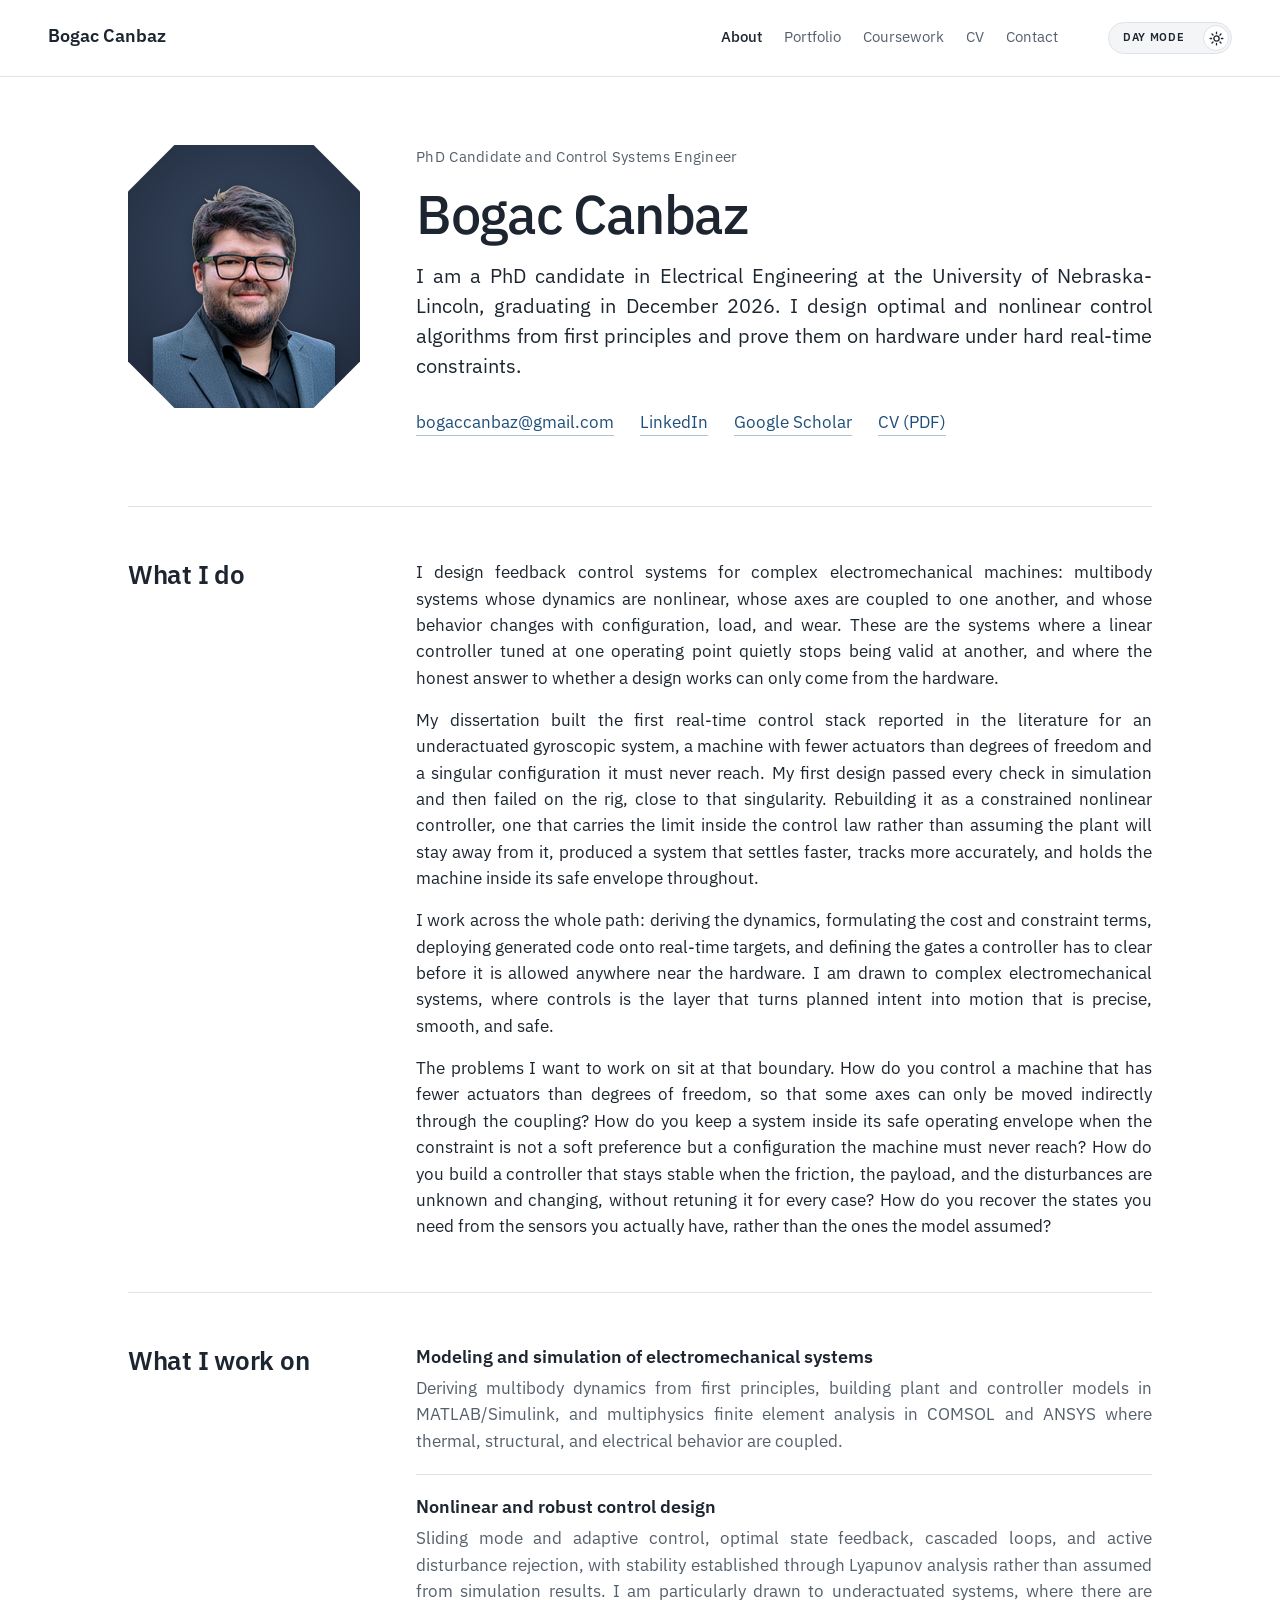
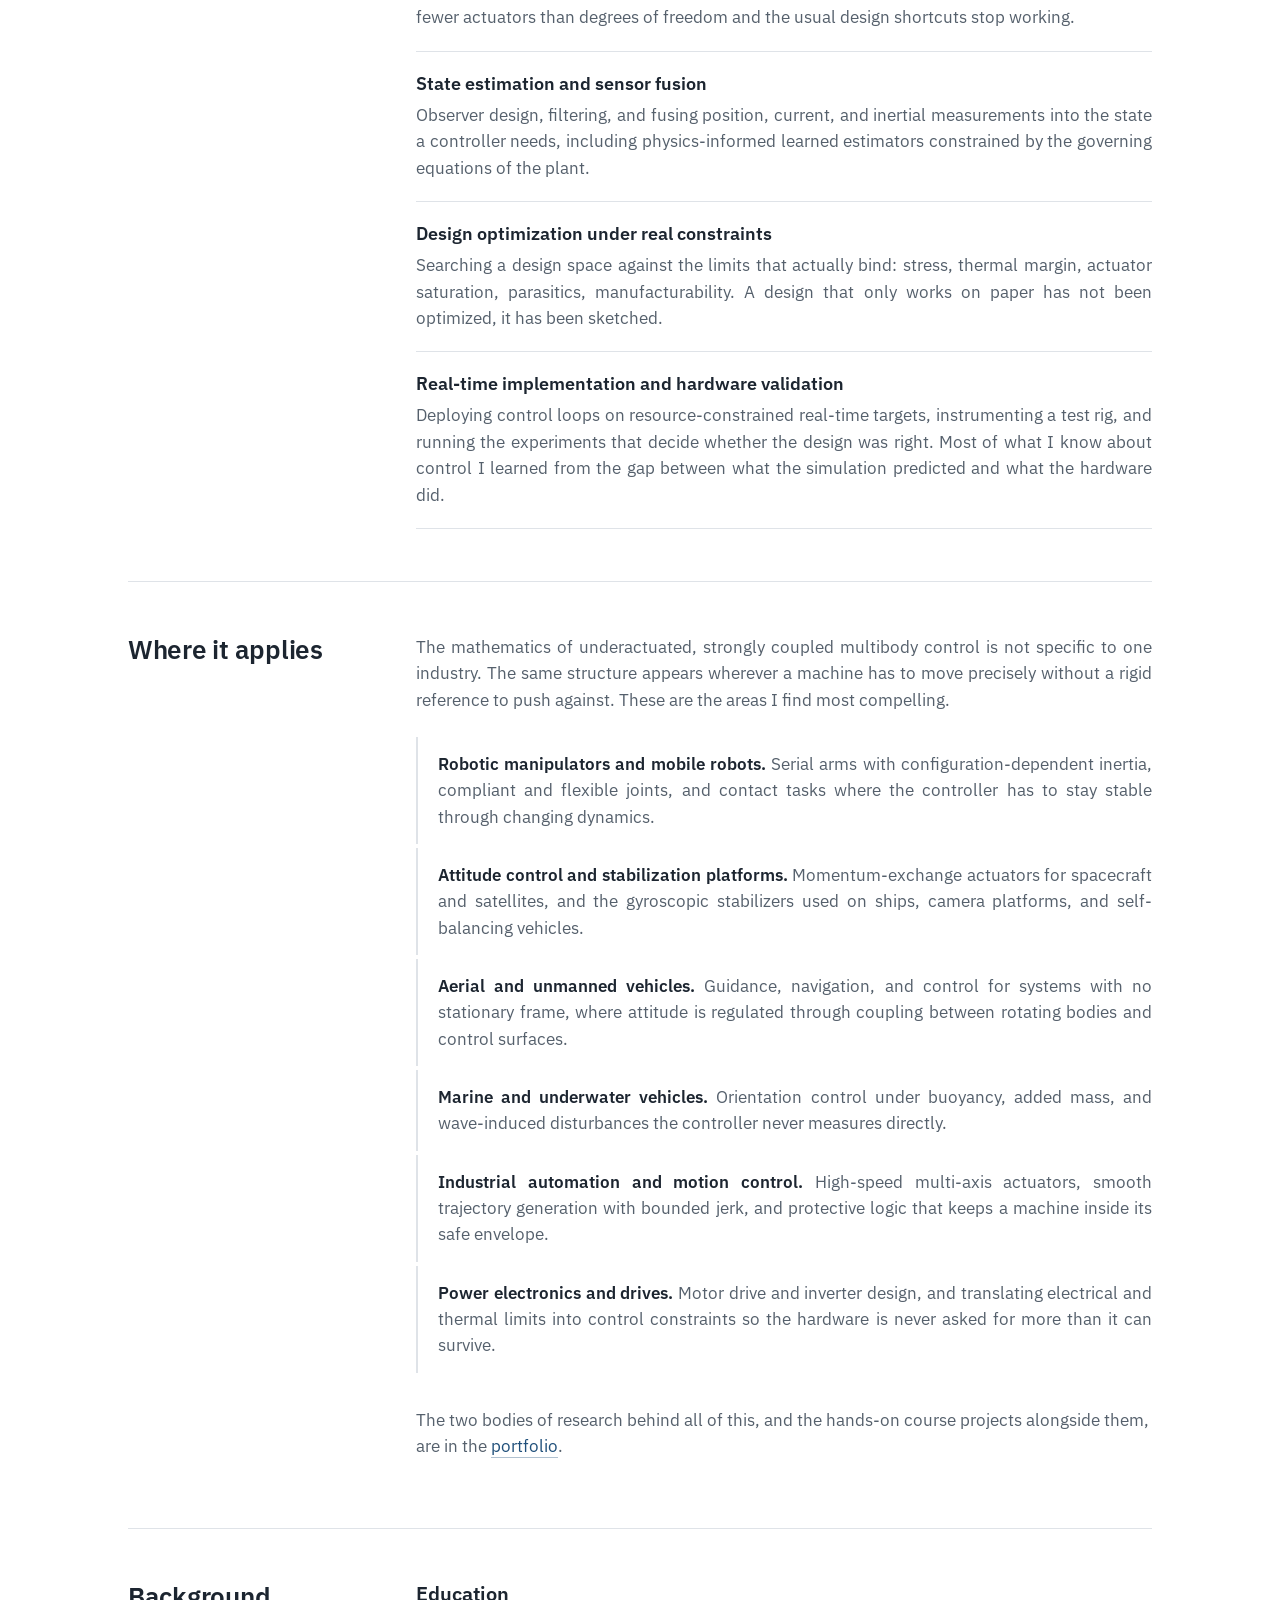
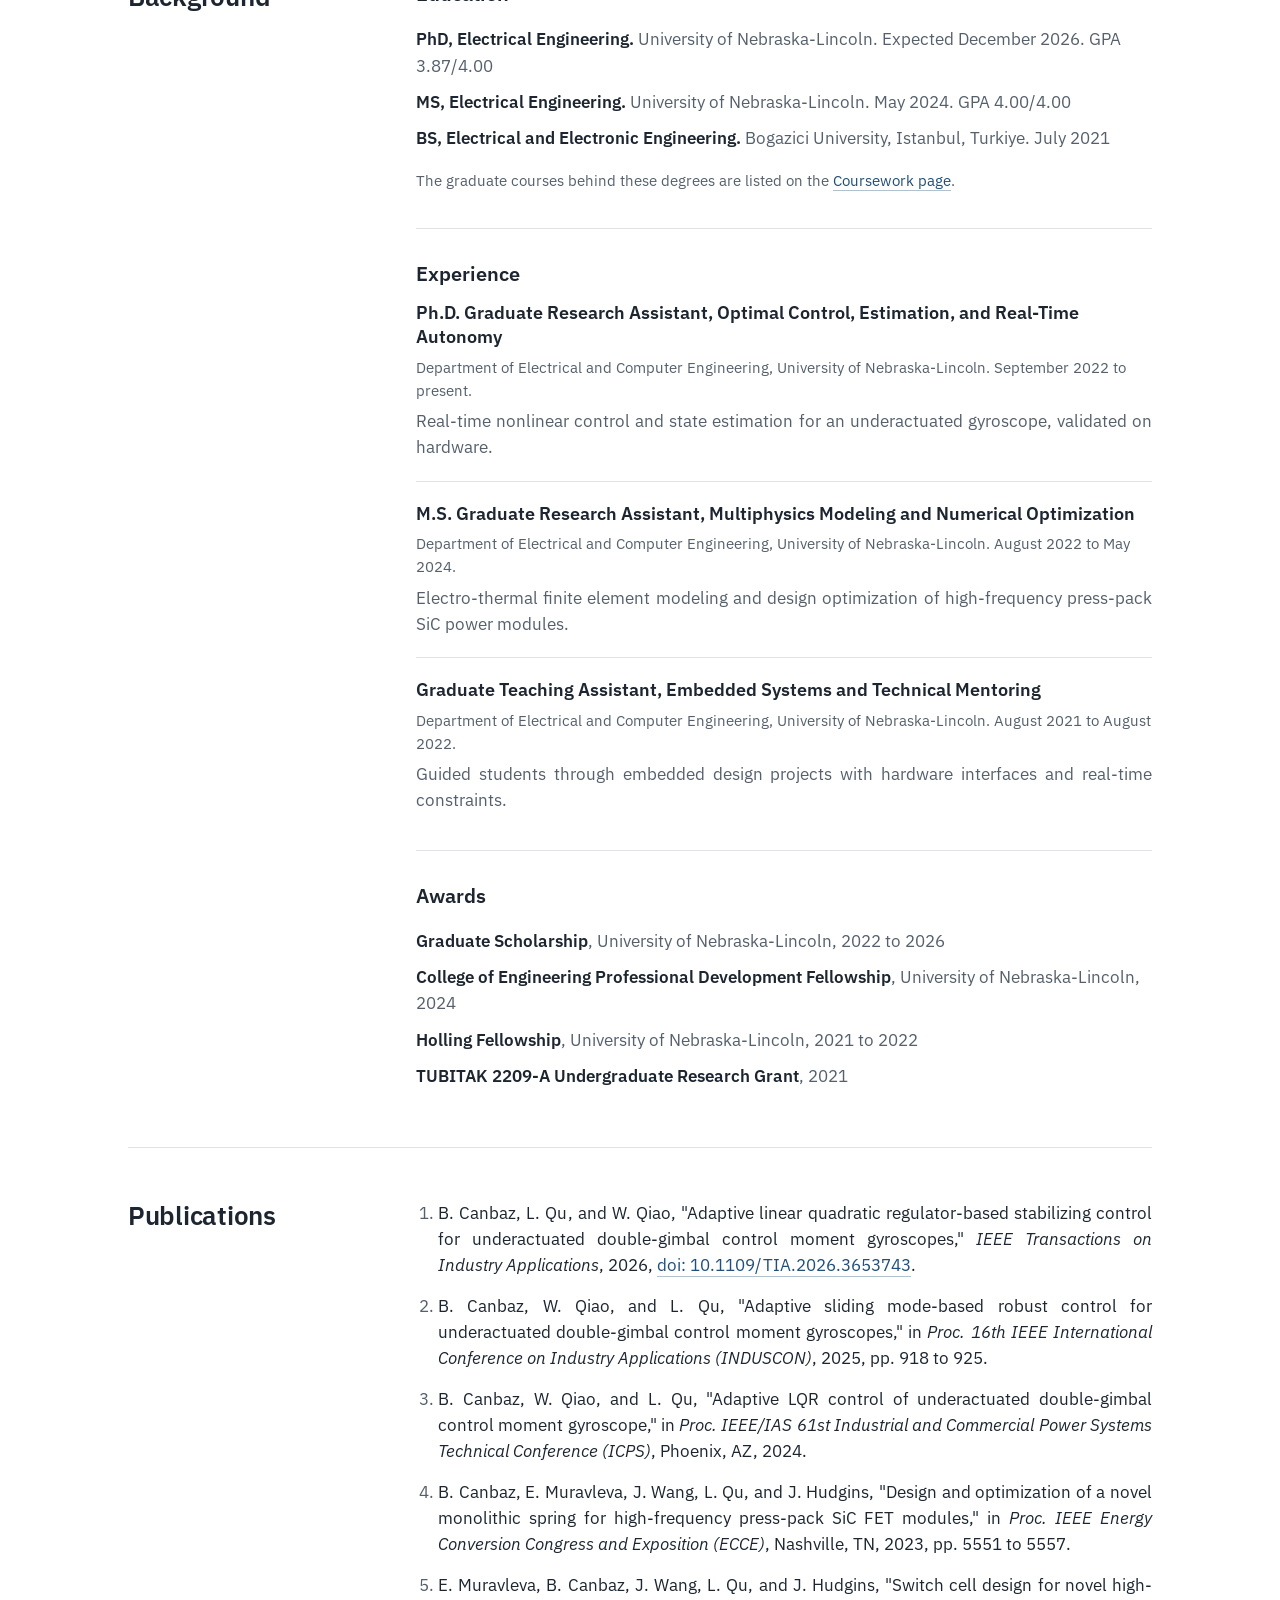
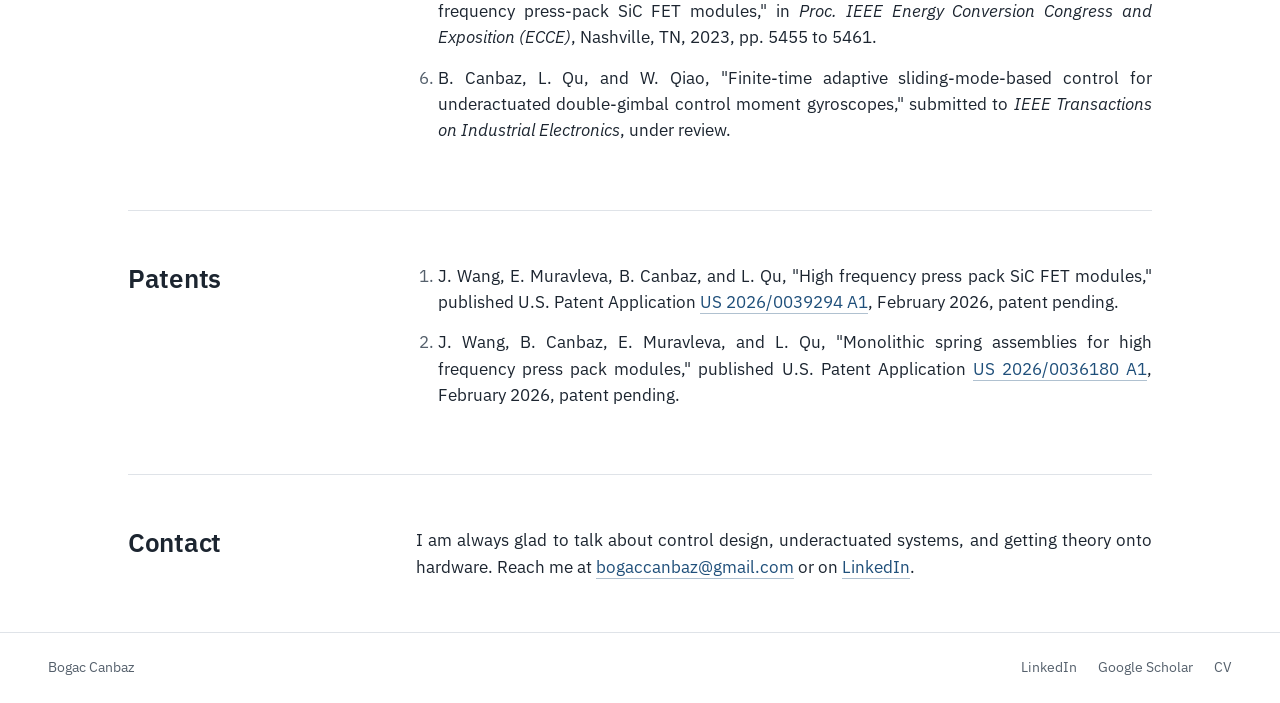
==== index.html @ 96518658 "Course project pages checked against the reports; figures; CV in new tab; CMG uses Flyback, PM drive" ====
<!DOCTYPE html>
<html lang="en">
<head>
  <meta charset="utf-8">
  <meta name="viewport" content="width=device-width, initial-scale=1">
  <title>Bogac Canbaz | PhD Candidate and Control Systems Engineer</title>
  <meta name="description" content="PhD candidate and control systems engineer working on nonlinear, robust, and adaptive control of complex electromechanical systems, validated on hardware.">
  <meta property="og:title" content="Bogac Canbaz | PhD Candidate and Control Systems Engineer">
  <meta property="og:description" content="PhD candidate and control systems engineer working on nonlinear, robust, and adaptive control of complex electromechanical systems, validated on hardware.">
  <meta property="og:image" content="assets/rig.jpeg">
  <meta property="og:type" content="website">
  <link rel="preconnect" href="https://fonts.googleapis.com">
  <link rel="preconnect" href="https://fonts.gstatic.com" crossorigin>
  <link href="https://fonts.googleapis.com/css2?family=IBM+Plex+Sans:ital,wght@0,400;0,500;0,600;1,400&display=swap" rel="stylesheet">
  <link rel="stylesheet" href="style.css?v=7">
  <script src="theme.js?v=2"></script>
</head>
<body>

<header class="site-header">
  <a class="wordmark" href="index.html">Bogac Canbaz</a>
  <nav aria-label="Site">
    <a href="index.html" aria-current="page">About</a>
    <a href="portfolio.html">Portfolio</a>
    <a href="coursework.html">Coursework</a>
    <a href="assets/CV_BogacCanbaz.pdf" target="_blank" rel="noopener">CV</a>
    <a href="index.html#contact">Contact</a>
  </nav>
</header>

<main id="top">

  <section class="intro">
    <figure class="portrait">
      <img src="assets/headshot.jpeg" alt="Bogac Canbaz">
    </figure>
    <div class="intro-text">
      <p class="eyebrow-role">PhD Candidate and Control Systems Engineer</p>
      <h1>Bogac Canbaz</h1>
      <p class="standfirst">
        I am a PhD candidate in Electrical Engineering at the University of Nebraska-Lincoln, graduating in December 2026.
        I design optimal and nonlinear control algorithms from first principles and prove them on hardware under hard real-time constraints.
      </p>
      <p class="links">
        <a href="mailto:bogaccanbaz@gmail.com">bogaccanbaz@gmail.com</a>
        <a href="https://www.linkedin.com/in/bogac-canbaz/">LinkedIn</a>
        <a href="https://scholar.google.com/citations?hl=en&amp;user=BVSwISgAAAAJ">Google Scholar</a>
        <a href="assets/CV_BogacCanbaz.pdf" target="_blank" rel="noopener">CV (PDF)</a>
      </p>
    </div>
  </section>

  <section class="section">
    <h2>What I do</h2>
    <div class="prose">
      <p>
        I design feedback control systems for complex electromechanical machines: multibody systems whose dynamics are nonlinear,
        whose axes are coupled to one another, and whose behavior changes with configuration, load, and wear.
        These are the systems where a linear controller tuned at one operating point quietly stops being valid at another,
        and where the honest answer to whether a design works can only come from the hardware.
      </p>
      <p>
        My dissertation built the first real-time control stack reported in the literature for an underactuated gyroscopic system,
        a machine with fewer actuators than degrees of freedom and a singular configuration it must never reach.
        My first design passed every check in simulation and then failed on the rig, close to that singularity.
        Rebuilding it as a constrained nonlinear controller, one that carries the limit inside the control law rather than
        assuming the plant will stay away from it, produced a system that settles faster, tracks more accurately,
        and holds the machine inside its safe envelope throughout.
      </p>
      <p>
        I work across the whole path: deriving the dynamics, formulating the cost and constraint terms, deploying generated code
        onto real-time targets, and defining the gates a controller has to clear before it is allowed anywhere near the hardware.
        I am drawn to complex electromechanical systems, where controls is the layer that turns planned intent into motion
        that is precise, smooth, and safe.
      </p>
      <p>
        The problems I want to work on sit at that boundary. How do you control a machine that has fewer actuators than degrees of freedom,
        so that some axes can only be moved indirectly through the coupling? How do you keep a system inside its safe operating envelope
        when the constraint is not a soft preference but a configuration the machine must never reach? How do you build a controller that stays stable
        when the friction, the payload, and the disturbances are unknown and changing, without retuning it for every case?
        How do you recover the states you need from the sensors you actually have, rather than the ones the model assumed?
      </p>
    </div>
  </section>

  <section class="section">
    <h2>What I work on</h2>
    <dl class="capabilities">

      <div>
        <dt>Modeling and simulation of electromechanical systems</dt>
        <dd>
          Deriving multibody dynamics from first principles, building plant and controller models in MATLAB/Simulink,
          and multiphysics finite element analysis in COMSOL and ANSYS where thermal, structural, and electrical behavior are coupled.
        </dd>
      </div>

      <div>
        <dt>Nonlinear and robust control design</dt>
        <dd>
          Sliding mode and adaptive control, optimal state feedback, cascaded loops, and active disturbance rejection,
          with stability established through Lyapunov analysis rather than assumed from simulation results.
          I am particularly drawn to underactuated systems, where there are fewer actuators than degrees of freedom and the usual design shortcuts stop working.
        </dd>
      </div>

      <div>
        <dt>State estimation and sensor fusion</dt>
        <dd>
          Observer design, filtering, and fusing position, current, and inertial measurements into the state a controller needs,
          including physics-informed learned estimators constrained by the governing equations of the plant.
        </dd>
      </div>

      <div>
        <dt>Design optimization under real constraints</dt>
        <dd>
          Searching a design space against the limits that actually bind: stress, thermal margin, actuator saturation, parasitics, manufacturability.
          A design that only works on paper has not been optimized, it has been sketched.
        </dd>
      </div>

      <div>
        <dt>Real-time implementation and hardware validation</dt>
        <dd>
          Deploying control loops on resource-constrained real-time targets, instrumenting a test rig, and running the experiments that decide whether the design was right.
          Most of what I know about control I learned from the gap between what the simulation predicted and what the hardware did.
        </dd>
      </div>

    </dl>
  </section>

  <section class="section">
    <h2>Where it applies</h2>
    <p class="lede">
      The mathematics of underactuated, strongly coupled multibody control is not specific to one industry. The same structure appears wherever a machine has to move precisely
      without a rigid reference to push against. These are the areas I find most compelling.
    </p>
    <ul class="domains">
      <li><strong>Robotic manipulators and mobile robots.</strong> Serial arms with configuration-dependent inertia, compliant and flexible joints, and contact tasks where the controller has to stay stable through changing dynamics.</li>
      <li><strong>Attitude control and stabilization platforms.</strong> Momentum-exchange actuators for spacecraft and satellites, and the gyroscopic stabilizers used on ships, camera platforms, and self-balancing vehicles.</li>
      <li><strong>Aerial and unmanned vehicles.</strong> Guidance, navigation, and control for systems with no stationary frame, where attitude is regulated through coupling between rotating bodies and control surfaces.</li>
      <li><strong>Marine and underwater vehicles.</strong> Orientation control under buoyancy, added mass, and wave-induced disturbances the controller never measures directly.</li>
      <li><strong>Industrial automation and motion control.</strong> High-speed multi-axis actuators, smooth trajectory generation with bounded jerk, and protective logic that keeps a machine inside its safe envelope.</li>
      <li><strong>Power electronics and drives.</strong> Motor drive and inverter design, and translating electrical and thermal limits into control constraints so the hardware is never asked for more than it can survive.</li>
    </ul>
    <p class="next-inline">The two bodies of research behind all of this, and the hands-on course projects alongside them, are in the <a href="portfolio.html">portfolio</a>.</p>
  </section>

  <section id="background" class="section section--background">
    <h2>Background</h2>

    <h3>Education</h3>
    <ul class="cv-list">
      <li><strong>PhD, Electrical Engineering.</strong> University of Nebraska-Lincoln. Expected December 2026. GPA 3.87/4.00</li>
      <li><strong>MS, Electrical Engineering.</strong> University of Nebraska-Lincoln. May 2024. GPA 4.00/4.00</li>
      <li><strong>BS, Electrical and Electronic Engineering.</strong> Bogazici University, Istanbul, Turkiye. July 2021</li>
    </ul>
    <p class="cv-note">The graduate courses behind these degrees are listed on the <a href="coursework.html">Coursework page</a>.</p>

    <h3>Experience</h3>
    <dl class="capabilities">

      <div>
        <dt>Ph.D. Graduate Research Assistant, Optimal Control, Estimation, and Real-Time Autonomy</dt>
        <dd class="project-meta">Department of Electrical and Computer Engineering, University of Nebraska-Lincoln. September 2022 to present.</dd>
        <dd>Real-time nonlinear control and state estimation for an underactuated gyroscope, validated on hardware.</dd>
      </div>

      <div>
        <dt>M.S. Graduate Research Assistant, Multiphysics Modeling and Numerical Optimization</dt>
        <dd class="project-meta">Department of Electrical and Computer Engineering, University of Nebraska-Lincoln. August 2022 to May 2024.</dd>
        <dd>Electro-thermal finite element modeling and design optimization of high-frequency press-pack SiC power modules.</dd>
      </div>

      <div>
        <dt>Graduate Teaching Assistant, Embedded Systems and Technical Mentoring</dt>
        <dd class="project-meta">Department of Electrical and Computer Engineering, University of Nebraska-Lincoln. August 2021 to August 2022.</dd>
        <dd>Guided students through embedded design projects with hardware interfaces and real-time constraints.</dd>
      </div>

    </dl>

    <h3>Awards</h3>
    <ul class="cv-list">
      <li><strong>Graduate Scholarship</strong>, University of Nebraska-Lincoln, 2022 to 2026</li>
      <li><strong>College of Engineering Professional Development Fellowship</strong>, University of Nebraska-Lincoln, 2024</li>
      <li><strong>Holling Fellowship</strong>, University of Nebraska-Lincoln, 2021 to 2022</li>
      <li><strong>TUBITAK 2209-A Undergraduate Research Grant</strong>, 2021</li>
    </ul>
  </section>


  <section id="publications" class="section">
    <h2>Publications</h2>
    <ol class="pubs">
      <li>B. Canbaz, L. Qu, and W. Qiao, "Adaptive linear quadratic regulator-based stabilizing control for underactuated double-gimbal control moment gyroscopes," <em>IEEE Transactions on Industry Applications</em>, 2026, <a href="https://doi.org/10.1109/TIA.2026.3653743">doi: 10.1109/TIA.2026.3653743</a>.</li>
      <li>B. Canbaz, W. Qiao, and L. Qu, "Adaptive sliding mode-based robust control for underactuated double-gimbal control moment gyroscopes," in <em>Proc. 16th IEEE International Conference on Industry Applications (INDUSCON)</em>, 2025, pp. 918 to 925.</li>
      <li>B. Canbaz, W. Qiao, and L. Qu, "Adaptive LQR control of underactuated double-gimbal control moment gyroscope," in <em>Proc. IEEE/IAS 61st Industrial and Commercial Power Systems Technical Conference (ICPS)</em>, Phoenix, AZ, 2024.</li>
      <li>B. Canbaz, E. Muravleva, J. Wang, L. Qu, and J. Hudgins, "Design and optimization of a novel monolithic spring for high-frequency press-pack SiC FET modules," in <em>Proc. IEEE Energy Conversion Congress and Exposition (ECCE)</em>, Nashville, TN, 2023, pp. 5551 to 5557.</li>
      <li>E. Muravleva, B. Canbaz, J. Wang, L. Qu, and J. Hudgins, "Switch cell design for novel high-frequency press-pack SiC FET modules," in <em>Proc. IEEE Energy Conversion Congress and Exposition (ECCE)</em>, Nashville, TN, 2023, pp. 5455 to 5461.</li>
      <li>B. Canbaz, L. Qu, and W. Qiao, "Finite-time adaptive sliding-mode-based control for underactuated double-gimbal control moment gyroscopes," submitted to <em>IEEE Transactions on Industrial Electronics</em>, under review.</li>
    </ol>
  </section>

  <section id="patents" class="section">
    <h2>Patents</h2>
    <ol class="pubs">
      <li>J. Wang, E. Muravleva, B. Canbaz, and L. Qu, "High frequency press pack SiC FET modules," published U.S. Patent Application <a href="https://patents.google.com/patent/US20260039294A1/en">US 2026/0039294 A1</a>, February 2026, patent pending.</li>
      <li>J. Wang, B. Canbaz, E. Muravleva, and L. Qu, "Monolithic spring assemblies for high frequency press pack modules," published U.S. Patent Application <a href="https://patents.google.com/patent/US20260036180A1/en">US 2026/0036180 A1</a>, February 2026, patent pending.</li>
    </ol>
  </section>

  <section id="contact" class="section contact">
    <h2>Contact</h2>
    <p>
      I am always glad to talk about control design, underactuated systems, and getting theory onto hardware.
      Reach me at <a href="mailto:bogaccanbaz@gmail.com">bogaccanbaz@gmail.com</a> or on
      <a href="https://www.linkedin.com/in/bogac-canbaz/">LinkedIn</a>.
    </p>
  </section>

</main>

<footer class="site-footer">
  <span>Bogac Canbaz</span>
  <span><a href="https://www.linkedin.com/in/bogac-canbaz/">LinkedIn</a> <a href="https://scholar.google.com/citations?hl=en&amp;user=BVSwISgAAAAJ">Google Scholar</a> <a href="assets/CV_BogacCanbaz.pdf" target="_blank" rel="noopener">CV</a></span>
</footer>

</body>
</html>
---- style.css ----
/* Bogac Canbaz portfolio
   One typeface, one accent, no decoration that does not carry information. */

:root {
  --ink: #1c2530;
  --ink-soft: #55606c;
  --rule: #dfe3e8;
  --paper: #ffffff;
  --paper-soft: #f3f5f7;
  --accent: #1f4f7a;
  --accent-ink: #163a5a;
  --measure: 66ch;
  --gutter: clamp(20px, 4vw, 48px);
}

*, *::before, *::after { box-sizing: border-box; }

html { scroll-behavior: smooth; }
@media (prefers-reduced-motion: reduce) { html { scroll-behavior: auto; } }

body {
  margin: 0;
  font-family: "IBM Plex Sans", system-ui, -apple-system, "Segoe UI", sans-serif;
  font-size: 17px;
  line-height: 1.55;
  color: var(--ink);
  background: var(--paper);
  -webkit-font-smoothing: antialiased;
}

a {
  color: var(--accent);
  text-decoration: none;
  border-bottom: 1px solid color-mix(in srgb, var(--accent) 35%, transparent);
}
a:hover { color: var(--accent-ink); border-bottom-color: currentColor; }
a:focus-visible { outline: 2px solid var(--accent); outline-offset: 3px; border-bottom-color: transparent; }

/* Header */

.site-header {
  display: flex;
  justify-content: space-between;
  align-items: baseline;
  gap: 24px;
  padding: 22px var(--gutter);
  border-bottom: 1px solid var(--rule);
  position: sticky;
  top: 0;
  background: color-mix(in srgb, var(--paper) 92%, transparent);
  backdrop-filter: blur(8px);
  z-index: 10;
}
.wordmark {
  font-weight: 600;
  font-size: 18px;
  color: var(--ink);
  border: 0;
}
.site-header nav { display: flex; gap: 22px; flex-wrap: wrap; }
.site-header nav a {
  color: var(--ink-soft);
  border: 0;
  font-size: 15px;
}
.site-header nav a:hover { color: var(--ink); }

/* Layout */

main { padding: 0 var(--gutter); max-width: 1180px; margin: 0 auto; }

.section {
  padding: 56px 0 8px;
  border-top: 1px solid var(--rule);
}
.section > h2 {
  font-size: 15px;
  font-weight: 500;
  color: var(--ink-soft);
  margin: 0 0 32px;
}

/* Intro */

.intro {
  display: grid;
  grid-template-columns: minmax(0, 1fr) 240px;
  gap: 48px;
  align-items: start;
  padding: 64px 0 40px;
}
.intro h1 {
  font-size: clamp(26px, 3.2vw, 36px);
  line-height: 1.22;
  font-weight: 500;
  letter-spacing: -0.012em;
  margin: 0 0 24px;
  max-width: 24ch;
}
.intro p { max-width: var(--measure); margin: 0 0 18px; }
.intro .links { display: flex; flex-wrap: wrap; gap: 8px 24px; margin-top: 26px; }

.portrait { margin: 0; padding-top: 10px; }
.portrait img {
  display: block;
  width: 100%;
  aspect-ratio: 1 / 1;
  object-fit: cover;
  background: var(--paper-soft);
}
.portrait.missing img { display: none; }
.portrait.missing::after {
  content: "headshot.jpg";
  display: grid;
  place-items: center;
  aspect-ratio: 1 / 1;
  background: var(--paper-soft);
  color: var(--ink-soft);
  font-size: 14px;
}

/* Hero video */

.hero { margin: 8px 0 24px; }
.hero video { object-fit: cover; }
.hero video, .hero .video-wrap {
  display: block;
  width: 100%;
  aspect-ratio: 16 / 9;
  background: var(--paper-soft);
}
.hero .video-wrap iframe { width: 100%; height: 100%; border: 0; }
.hero figcaption {
  font-size: 15px;
  color: var(--ink-soft);
  max-width: var(--measure);
  margin: 14px 0 0;
}

/* Projects */

.project {
  display: grid;
  grid-template-columns: minmax(0, 1fr) 340px;
  gap: 56px;
  padding: 0 0 56px;
  margin-bottom: 48px;
  border-bottom: 1px solid var(--rule);
}
.project:last-of-type { border-bottom: 0; margin-bottom: 0; }

.project h3 {
  font-size: 24px;
  font-weight: 600;
  line-height: 1.25;
  letter-spacing: -0.01em;
  margin: 0 0 6px;
  max-width: 28ch;
}
.project-meta { color: var(--ink-soft); font-size: 15px; margin: 0 0 28px; }
.project h4 {
  font-size: 17px;
  font-weight: 600;
  margin: 30px 0 8px;
}
.project p { max-width: var(--measure); margin: 0 0 14px; }
.project .note { font-size: 15px; color: var(--ink-soft); }

.math { padding-left: 20px; margin: 0; max-width: var(--measure); }
.math li { margin-bottom: 6px; }

.project-figures figure { margin: 0 0 32px; }
.project-figures img {
  display: block;
  width: 100%;
  background: var(--paper-soft);
}
.project-figures figcaption {
  font-size: 14px;
  line-height: 1.45;
  color: var(--ink-soft);
  margin-top: 10px;
}

/* Metrics table */

.metrics {
  width: 100%;
  border-collapse: collapse;
  font-size: 15.5px;
  font-variant-numeric: tabular-nums;
  margin: 10px 0 12px;
}
.metrics caption {
  caption-side: top;
  text-align: left;
  font-size: 14px;
  color: var(--ink-soft);
  padding: 0 0 10px;
}
.metrics th, .metrics td {
  text-align: left;
  vertical-align: top;
  padding: 10px 12px 10px 0;
  border-bottom: 1px solid var(--rule);
}
.metrics thead th { font-weight: 500; color: var(--ink-soft); border-bottom: 1px solid var(--ink); }
.metrics tbody th { font-weight: 400; width: 52%; }
.metrics td:nth-child(2) { font-weight: 600; white-space: nowrap; }
.metrics td:nth-child(3) { color: var(--ink-soft); }

/* Publications and patents */

.pubs { padding-left: 24px; margin: 0; max-width: 80ch; }
.pubs li { margin-bottom: 14px; }
.pubs li::marker { color: var(--ink-soft); }

/* Contact */

.contact { padding-bottom: 64px; }
.contact p { max-width: var(--measure); margin: 0; }

/* Footer */

.site-footer {
  display: flex;
  justify-content: space-between;
  gap: 24px;
  padding: 24px var(--gutter);
  border-top: 1px solid var(--rule);
  font-size: 14px;
  color: var(--ink-soft);
}
.site-footer a { color: var(--ink-soft); border: 0; margin-left: 18px; }
.site-footer a:hover { color: var(--ink); }

/* Responsive */

@media (max-width: 860px) {
  .intro { grid-template-columns: 1fr; gap: 28px; padding-top: 40px; }
  .portrait { max-width: 220px; order: -1; }
  .project { grid-template-columns: 1fr; gap: 28px; }
  .project-figures { display: grid; grid-template-columns: repeat(auto-fit, minmax(240px, 1fr)); gap: 24px; }
  .metrics tbody th { width: auto; }
}

@media (max-width: 520px) {
  body { font-size: 16px; }
  .site-header { flex-direction: column; align-items: flex-start; gap: 10px; }
  .site-header nav { gap: 16px; }
  .metrics { font-size: 14px; }
  .site-footer { flex-direction: column; }
  .site-footer a { margin: 0 18px 0 0; }
}

/* ---- Multi-page additions ---- */

.site-header nav a[aria-current="page"] { color: var(--ink); font-weight: 500; }

.page-head { padding: 64px 0 40px; }
.page-head h1 {
  font-size: clamp(28px, 3.4vw, 40px);
  font-weight: 500;
  letter-spacing: -0.014em;
  line-height: 1.18;
  margin: 0 0 20px;
}
.lede { max-width: var(--measure); margin: 0; color: var(--ink-soft); }
.section .lede { font-size: 17px; }

.section--flush { border-top: 0; padding-top: 0; }

/* Capabilities list */

.capabilities { margin: 0; }
.capabilities > div {
  display: grid;
  grid-template-columns: minmax(0, 290px) minmax(0, 1fr);
  gap: 12px 48px;
  padding: 22px 0;
  border-top: 1px solid var(--rule);
}
.capabilities > div:last-child { border-bottom: 1px solid var(--rule); }
.capabilities dt { font-weight: 600; line-height: 1.35; }
.capabilities dd { margin: 0; max-width: var(--measure); color: var(--ink-soft); }

/* Domains */

.domains { padding: 0; margin: 28px 0 0; list-style: none; max-width: 78ch; }
.domains li {
  padding: 14px 0 14px 20px;
  border-left: 2px solid var(--rule);
  margin-bottom: 4px;
  color: var(--ink-soft);
}
.domains li strong { color: var(--ink); font-weight: 600; }

/* Cross-page pointer */

.next { padding: 40px 0 64px; }
.next p { margin: 0; color: var(--ink-soft); }

@media (max-width: 860px) {
  .capabilities > div { grid-template-columns: 1fr; gap: 8px; }
}

/* ---- Portfolio structure ---- */

.eyebrow-role { font-size: 16px; color: var(--ink-soft); margin: 0 0 6px; }
.intro h1 {
  font-size: clamp(34px, 4.4vw, 50px);
  letter-spacing: -0.02em;
  margin: 0 0 20px;
  max-width: none;
}
.standfirst { font-size: 19px; line-height: 1.5; max-width: 52ch; }

.prose p { max-width: var(--measure); margin: 0 0 16px; }
.prose p:last-child { margin-bottom: 0; }

.next-inline { margin-top: 30px; color: var(--ink-soft); }

/* Breadcrumb */

.crumb { padding: 26px 0 0; font-size: 14px; color: var(--ink-soft); }
.crumb a { color: var(--ink-soft); border-bottom-color: transparent; }
.crumb a:hover { color: var(--ink); }
.crumb span::before { content: "/"; margin: 0 8px; color: var(--rule); }

/* Project index cards */

.project-index { list-style: none; padding: 0; margin: 0; }
.project-index > li { border-top: 1px solid var(--rule); }
.project-index > li:last-child { border-bottom: 1px solid var(--rule); }

.project-card {
  display: grid;
  grid-template-columns: 300px minmax(0, 1fr);
  gap: 40px;
  padding: 36px 0;
  border: 0;
  color: inherit;
}
.project-card:hover { color: inherit; }
.project-card figure { margin: 0; }
.project-card figure img {
  display: block;
  width: 100%;
  aspect-ratio: 4 / 3;
  object-fit: cover;
  background: var(--paper-soft);
}
.project-card figure.nofig img { display: none; }
.project-card figure.nofig::after {
  content: "";
  display: block;
  aspect-ratio: 4 / 3;
  background: var(--paper-soft);
}
.project-card h2 {
  font-size: 23px;
  font-weight: 600;
  line-height: 1.25;
  letter-spacing: -0.01em;
  margin: 0 0 6px;
}
.project-card p { max-width: var(--measure); margin: 0 0 12px; }
.project-card .project-meta { margin-bottom: 16px; }

.stat-row {
  display: flex;
  flex-wrap: wrap;
  gap: 8px 28px;
  font-size: 15px;
  color: var(--ink-soft);
  font-variant-numeric: tabular-nums;
  padding-top: 4px;
}
.stat-row strong { color: var(--ink); font-weight: 600; }

.card-cue { font-size: 15px; color: var(--accent); }
.project-card:hover .card-cue { color: var(--accent-ink); text-decoration: underline; }
.project-card:focus-visible { outline: 2px solid var(--accent); outline-offset: 6px; }

/* Project page headings */

.proj-h { font-size: 24px; font-weight: 600; line-height: 1.25; margin: 0 0 6px; max-width: 30ch; }
.page-head h1 { max-width: 22ch; }

@media (max-width: 860px) {
  .project-card { grid-template-columns: 1fr; gap: 20px; }
}

/* ================================================================
   v2 layout: single left rail, justified body text
   ================================================================ */

main { max-width: 1120px; }

/* Every section becomes: heading in a fixed left rail, content beside it.
   This gives the whole site one continuous left text edge, and lets the
   body text run out to the right boundary of the page. */

.section {
  display: grid;
  grid-template-columns: 232px minmax(0, 1fr);
  column-gap: 56px;
  padding: 52px 0;
  align-items: start;
}
.section > * { grid-column: 2; }
.section > h2 {
  grid-column: 1;
  grid-row: 1 / span 99;
  margin: 0;
  font-size: 15px;
  font-weight: 500;
  color: var(--ink-soft);
  letter-spacing: 0.01em;
  position: sticky;
  top: 96px;
}
.section--flush { display: block; padding-top: 0; border-top: 0; }

/* Justified body text, hyphenated so the spacing stays even */

.prose p,
.capabilities dd,
.domains li,
.lede,
.standfirst,
.contact p,
.pubs li,
.project p,
.hero figcaption,
.project-figures figcaption {
  text-align: justify;
  -webkit-hyphens: auto;
  hyphens: auto;
}
.links, .stat-row, .next-inline, .crumb, .project-meta { text-align: left; hyphens: manual; }

/* Let the text fill the column instead of stopping short */

.prose p, .capabilities dd, .lede, .contact p, .domains, .pubs { max-width: none; }
.project p, .math, .metrics { max-width: none; }

/* Intro: portrait sits in the rail, so the name and the section
   headings below share one vertical line */

.intro {
  display: grid;
  grid-template-columns: 232px minmax(0, 1fr);
  column-gap: 56px;
  align-items: start;
  padding: 68px 0 52px;
}
.intro .portrait { grid-column: 1; margin: 0; padding: 0; max-width: none; order: 0; }
.intro .portrait img { width: 232px; height: 232px; object-fit: cover; }
.intro-text { grid-column: 2; }
.intro h1 {
  font-size: clamp(36px, 4.6vw, 54px);
  line-height: 1.05;
  letter-spacing: -0.025em;
  margin: 2px 0 18px;
}
.eyebrow-role { font-size: 15px; letter-spacing: 0.02em; margin: 0 0 10px; }
.standfirst { font-size: 20px; line-height: 1.5; max-width: none; margin: 0; }
.intro .links { margin-top: 28px; gap: 10px 26px; }

/* Capabilities read better stacked now that the rail carries the structure */

.capabilities > div { grid-template-columns: 1fr; gap: 6px; padding: 20px 0; }
.capabilities > div:first-child { padding-top: 0; border-top: 0; }
.capabilities dt { font-size: 17px; }

.domains { margin-top: 24px; }
.domains li { padding-right: 0; }

.pubs { padding-left: 22px; }

@media (max-width: 900px) {
  .section, .intro { grid-template-columns: 1fr; column-gap: 0; }
  .section > * , .intro-text, .intro .portrait { grid-column: 1; }
  .section > h2 { grid-row: auto; position: static; margin-bottom: 24px; }
  .intro .portrait { margin-bottom: 24px; }
  .intro .portrait img { width: 168px; height: 168px; }
}

@media (max-width: 560px) {
  .prose p, .capabilities dd, .domains li, .lede, .standfirst, .contact p, .pubs li {
    text-align: left;
  }
}

/* ================================================================
   Readable headings: section titles and case-study subheadings
   ================================================================ */

.section > h2 {
  font-size: 26px;
  font-weight: 600;
  line-height: 1.2;
  letter-spacing: -0.01em;
  color: var(--ink);
}
.project h4 {
  font-size: 20px;
  margin: 36px 0 10px;
}
.capabilities dt { font-size: 18px; }

@media (max-width: 900px) {
  .section > h2 { font-size: 24px; }
}

/* Portfolio thumbnails: show the whole image instead of cropping it */

.project-card figure img,
.project-card figure.nofig::after {
  aspect-ratio: 1 / 1;
}
.project-card figure img {
  object-fit: contain;
  background: var(--paper);
}
@media (max-width: 860px) {
  .project-card figure { max-width: 360px; }
}

/* Background: education, experience, awards
   One section, three groups separated by the same rule as the rest of the site */

.section--background > h3 {
  font-size: 20px;
  font-weight: 600;
  line-height: 1.3;
  margin: 0 0 14px;
}
.section--background > h3 ~ h3 {
  margin-top: 36px;
  padding-top: 32px;
  border-top: 1px solid var(--rule);
}

.cv-list { list-style: none; padding: 0; margin: 0; }
.cv-list li { padding: 5px 0; color: var(--ink-soft); }
.cv-list strong { color: var(--ink); font-weight: 600; }

/* Experience reuses .capabilities; the group rule above replaces its closing border */
.section--background .capabilities > div:last-child { border-bottom: 0; padding-bottom: 0; }

/* Keep the institution and date line ragged; .capabilities dd would otherwise justify it */
.section--background .capabilities dd.project-meta {
  text-align: left;
  -webkit-hyphens: manual;
  hyphens: manual;
}

/* ================================================================
   Coursework section on the About page
   ================================================================ */

.section--coursework > .lede { margin-bottom: 8px; }
.section--coursework > h3 {
  font-size: 20px;
  font-weight: 600;
  line-height: 1.3;
  margin: 32px 0 6px;
}
.section--coursework > h3:first-of-type { margin-top: 24px; }

.courses { margin: 0; }
.courses > div {
  display: grid;
  grid-template-columns: minmax(0, 250px) minmax(0, 1fr);
  gap: 4px 40px;
  padding: 16px 0;
  border-top: 1px solid var(--rule);
}
.courses > div:last-child { border-bottom: 1px solid var(--rule); }
.courses dt { font-weight: 600; line-height: 1.4; }
.courses dd {
  margin: 0;
  color: var(--ink-soft);
  font-size: 16px;
  line-height: 1.5;
  text-align: left;
  -webkit-hyphens: auto;
  hyphens: auto;
}

@media (max-width: 900px) {
  .courses > div { grid-template-columns: 1fr; gap: 6px; }
}

/* Course-project case study: two-column specification tables reuse .metrics */

.metrics.spec tbody th { width: 58%; }
.metrics.spec td { color: var(--ink); white-space: normal; }
.project-text { min-width: 0; }
@media (max-width: 860px) {
  .metrics.spec tbody th { width: 50%; }
}

/* Meta and eyebrow lines under article headings stay ragged, never justified */

.project .project-meta, .project .proj-eyebrow { text-align: left; -webkit-hyphens: manual; hyphens: manual; }

/* Coursework case study: several short articles share one page, so the
   headings carry a small eyebrow with the course they came from */

.proj-eyebrow {
  font-size: 14px;
  letter-spacing: 0.02em;
  color: var(--ink-soft);
  margin: 0 0 8px;
}
.project[id] { scroll-margin-top: 96px; }

/* ================================================================
   Coursework page and numbered course projects
   ================================================================ */

/* Course code sits above the course name */
.course-code {
  display: block;
  font-size: 13px;
  font-weight: 500;
  letter-spacing: 0.04em;
  color: var(--ink-soft);
  font-variant-numeric: tabular-nums;
  margin-bottom: 2px;
}

/* Note under the Education list on the About page */
.cv-note { margin: 12px 0 0; color: var(--ink-soft); font-size: 15px; }

/* Contents list at the top of the projects page */
.contents {
  margin: 28px 0 0;
  padding: 0;
  list-style: none;
  counter-reset: proj;
  max-width: 78ch;
  border-top: 1px solid var(--rule);
}
.contents li {
  counter-increment: proj;
  display: grid;
  grid-template-columns: 2.2em minmax(0, 1fr) auto;
  gap: 0 16px;
  align-items: baseline;
  padding: 10px 0;
  border-bottom: 1px solid var(--rule);
}
.contents li::before {
  content: counter(proj);
  font-weight: 600;
  color: var(--accent);
  font-variant-numeric: tabular-nums;
}
.contents li a { border-bottom-color: transparent; }
.contents li a:hover { border-bottom-color: currentColor; }
.contents li span { font-size: 14px; color: var(--ink-soft); white-space: nowrap; }

/* Each numbered project opens with a large index and a heavier rule */
.project--numbered {
  border-top: 2px solid var(--ink);
  border-bottom: 0;
  padding-top: 36px;
  margin-bottom: 40px;
}
.project--numbered:last-of-type { margin-bottom: 0; }
.proj-index {
  font-size: 44px;
  font-weight: 300;
  line-height: 1;
  color: var(--accent);
  margin: 0 0 14px;
  font-variant-numeric: tabular-nums;
}
.project--numbered .proj-eyebrow { margin-bottom: 10px; }
.project--numbered .proj-eyebrow strong { color: var(--ink); font-weight: 600; }

@media (max-width: 560px) {
  .contents li { grid-template-columns: 2.2em minmax(0, 1fr); }
  .contents li span { grid-column: 2; white-space: normal; }
}

/* ================================================================
   Octagonal portrait
   ================================================================ */

/* Tall octagon: the frame is 15 wide by 17 high and every corner is cut
   at 45 degrees by one fifth of the width (3 of 15 across, 3 of 17 down),
   so the left and right edges run longer than the top and bottom */
.intro .portrait img {
  height: auto;
  aspect-ratio: 15 / 17;
  clip-path: polygon(20% 0, 80% 0, 100% 17.65%, 100% 82.35%,
                     80% 100%, 20% 100%, 0 82.35%, 0 17.65%);
}

/* ================================================================
   Dark theme
   theme.js sets data-theme on <html>; every color on the site comes
   from these variables, so swapping them is the whole theme
   ================================================================ */

:root { color-scheme: light; }

:root[data-theme="dark"] {
  color-scheme: dark;
  --ink: #e4e8ed;
  --ink-soft: #a0aab5;
  --rule: #2b333d;
  --paper: #11161c;
  --paper-soft: #1a2129;
  --accent: #86b6e3;
  --accent-ink: #b3d1ee;
}

/* Theme switch, placed at the right end of the header */

.site-header { justify-content: flex-start; }
.site-header nav { margin-left: auto; }

/* Pill switch: in day mode the knob sits on the right with a sun and the
   label on the left; in night mode the pill darkens, the knob moves left
   with a moon, and the label moves right */

.theme-toggle {
  --toggle-w: 124px;
  --toggle-h: 32px;
  --knob: 26px;
  --inset: 2px;
  flex: none;
  align-self: center;
  position: relative;
  width: var(--toggle-w);
  height: var(--toggle-h);
  margin-left: 26px;
  padding: 0;
  border: 1px solid var(--rule);
  border-radius: 999px;
  background: var(--paper-soft);
  color: var(--ink);
  font: inherit;
  cursor: pointer;
  transition: background-color 0.25s ease, border-color 0.25s ease;
}
.theme-toggle:hover { border-color: var(--ink-soft); }
.theme-toggle:focus-visible { outline: 2px solid var(--accent); outline-offset: 3px; }
.theme-toggle[aria-checked="true"] { border-color: var(--ink-soft); }

.theme-toggle-label {
  position: absolute;
  top: 0;
  bottom: 0;
  display: flex;
  align-items: center;
  font-size: 11px;
  font-weight: 600;
  letter-spacing: 0.06em;
  text-transform: uppercase;
  white-space: nowrap;
  transition: opacity 0.2s ease;
}
.label-day { left: 14px; }
.label-night { right: 12px; opacity: 0; }
.theme-toggle[aria-checked="true"] .label-day { opacity: 0; }
.theme-toggle[aria-checked="true"] .label-night { opacity: 1; }

.theme-toggle-knob {
  position: absolute;
  top: calc((var(--toggle-h) - 2px - var(--knob)) / 2);
  left: var(--inset);
  width: var(--knob);
  height: var(--knob);
  display: grid;
  place-items: center;
  border-radius: 50%;
  border: 1px solid var(--rule);
  background: var(--paper);
  color: var(--ink);
  transform: translateX(calc(var(--toggle-w) - 2px - var(--knob) - 2 * var(--inset)));
  transition: transform 0.25s ease, background-color 0.25s ease;
}
/* Night: the page variables are already swapped, so the pill stays on
   --paper-soft (now dark) and the knob takes --ink (now light) */
.theme-toggle[aria-checked="true"] .theme-toggle-knob {
  transform: none;
  border-color: var(--ink);
  background: var(--ink);
  color: var(--paper);
}
@media (prefers-reduced-motion: reduce) {
  .theme-toggle, .theme-toggle-knob, .theme-toggle-label { transition: none; }
}

.theme-toggle svg {
  width: 15px;
  height: 15px;
  fill: none;
  stroke: currentColor;
  stroke-width: 1.4;
  stroke-linecap: round;
}
.theme-toggle .icon-moon { display: none; }
.theme-toggle[aria-checked="true"] .icon-sun { display: none; }
.theme-toggle[aria-checked="true"] .icon-moon { display: block; }

@media (max-width: 520px) {
  .site-header nav { margin-left: 0; }
  .theme-toggle { position: absolute; top: 20px; right: var(--gutter); margin: 0; }
}
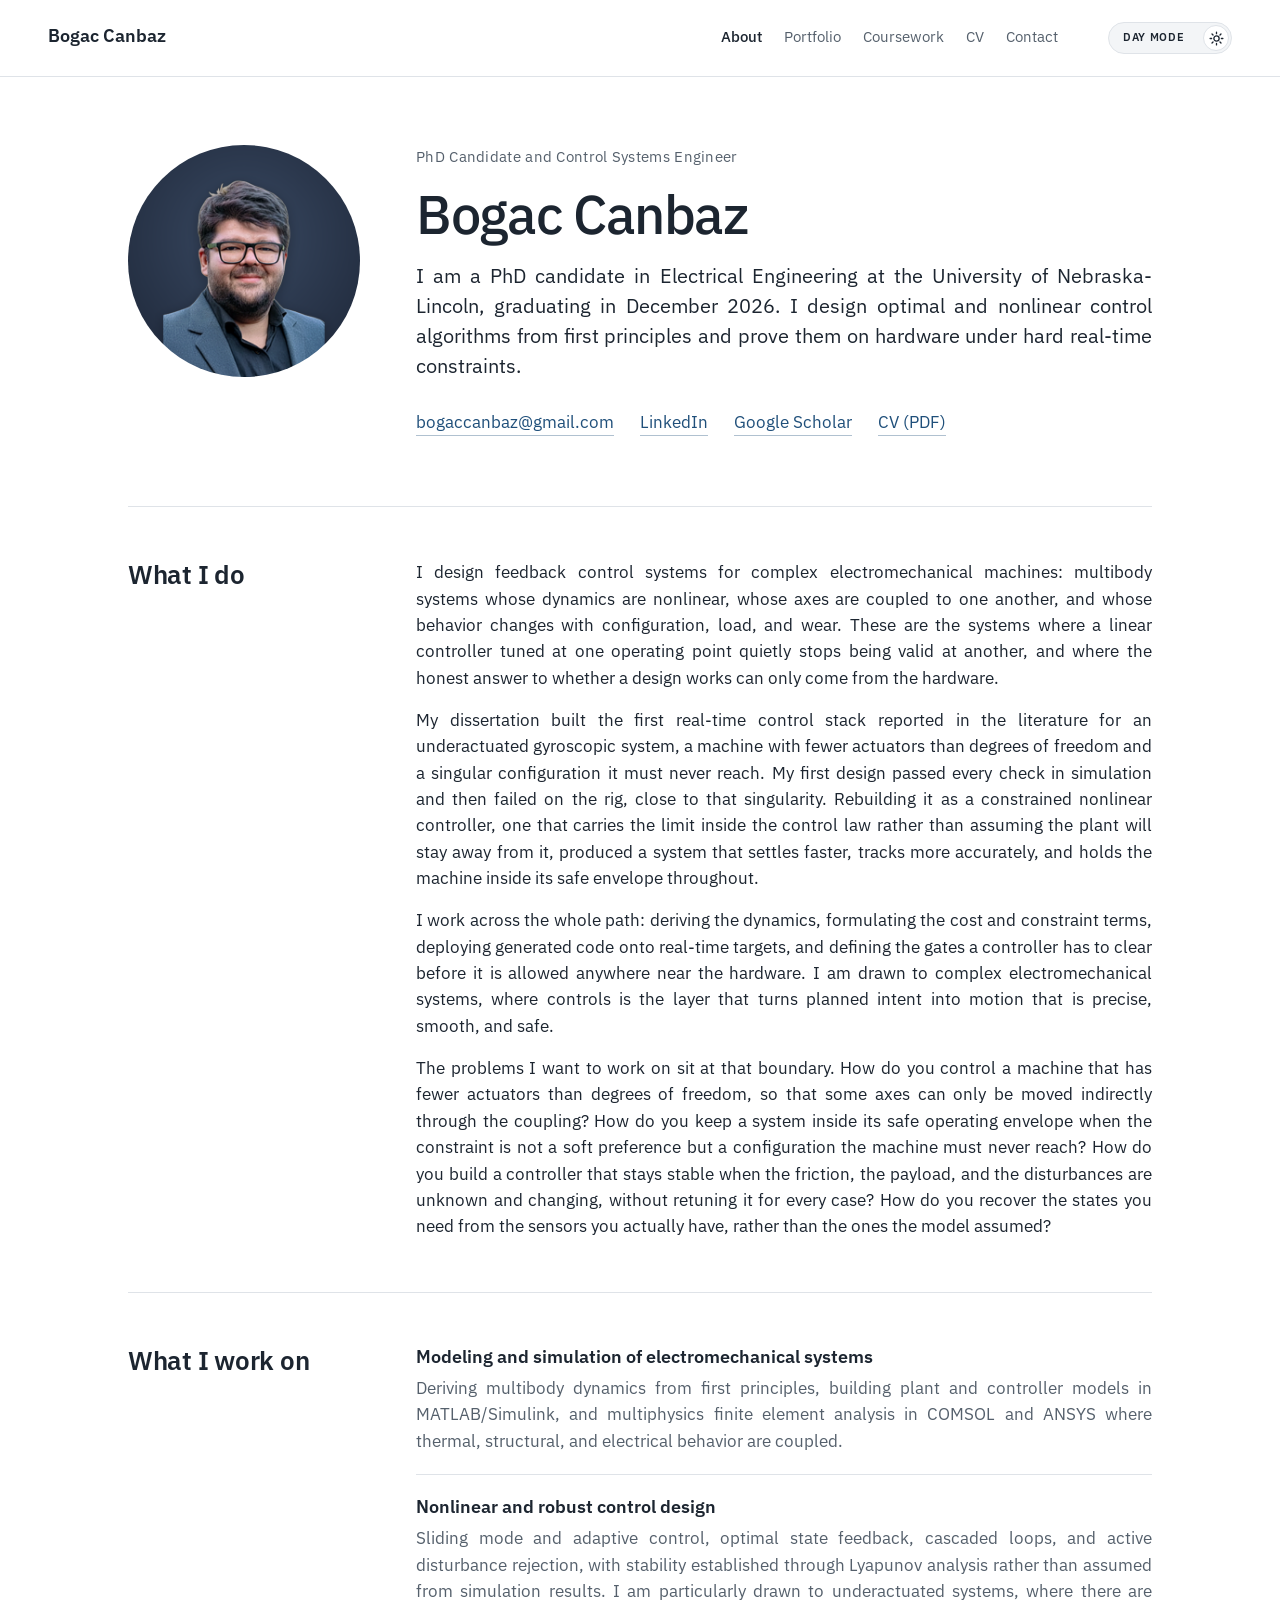
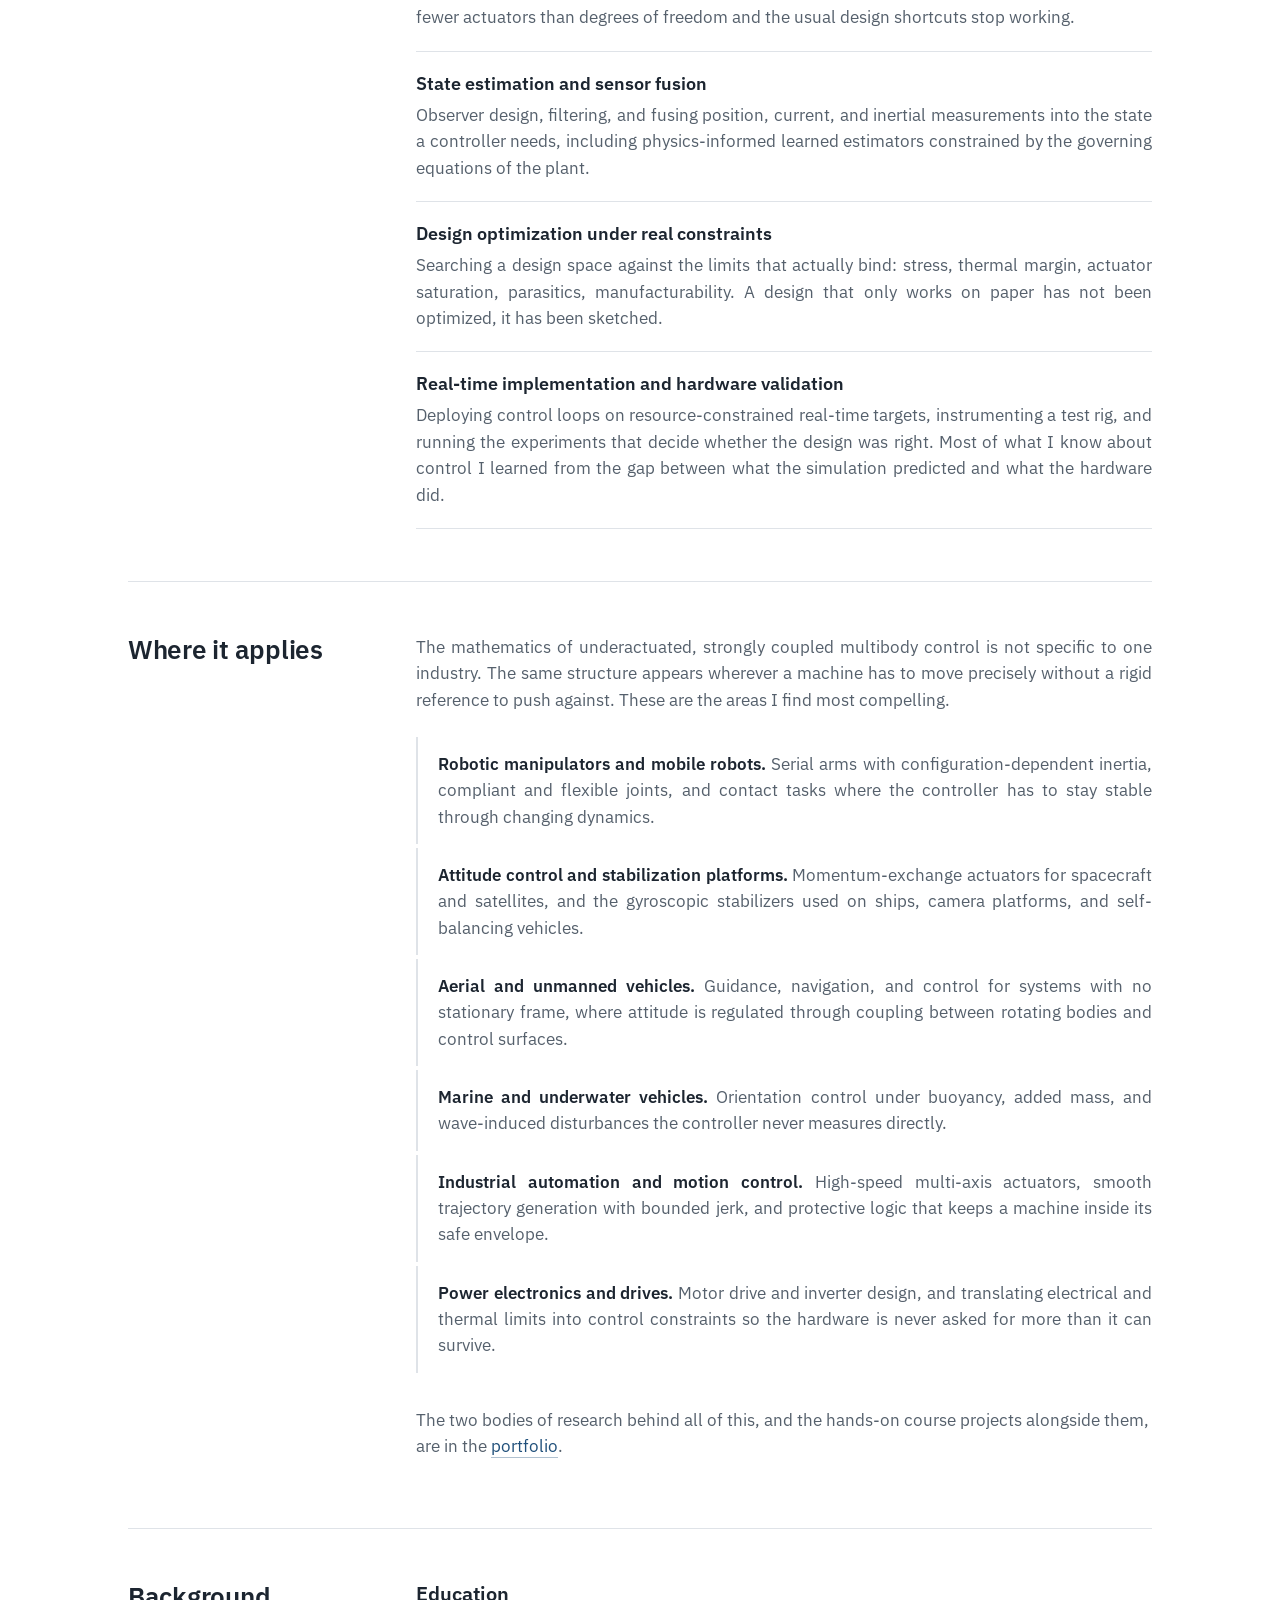
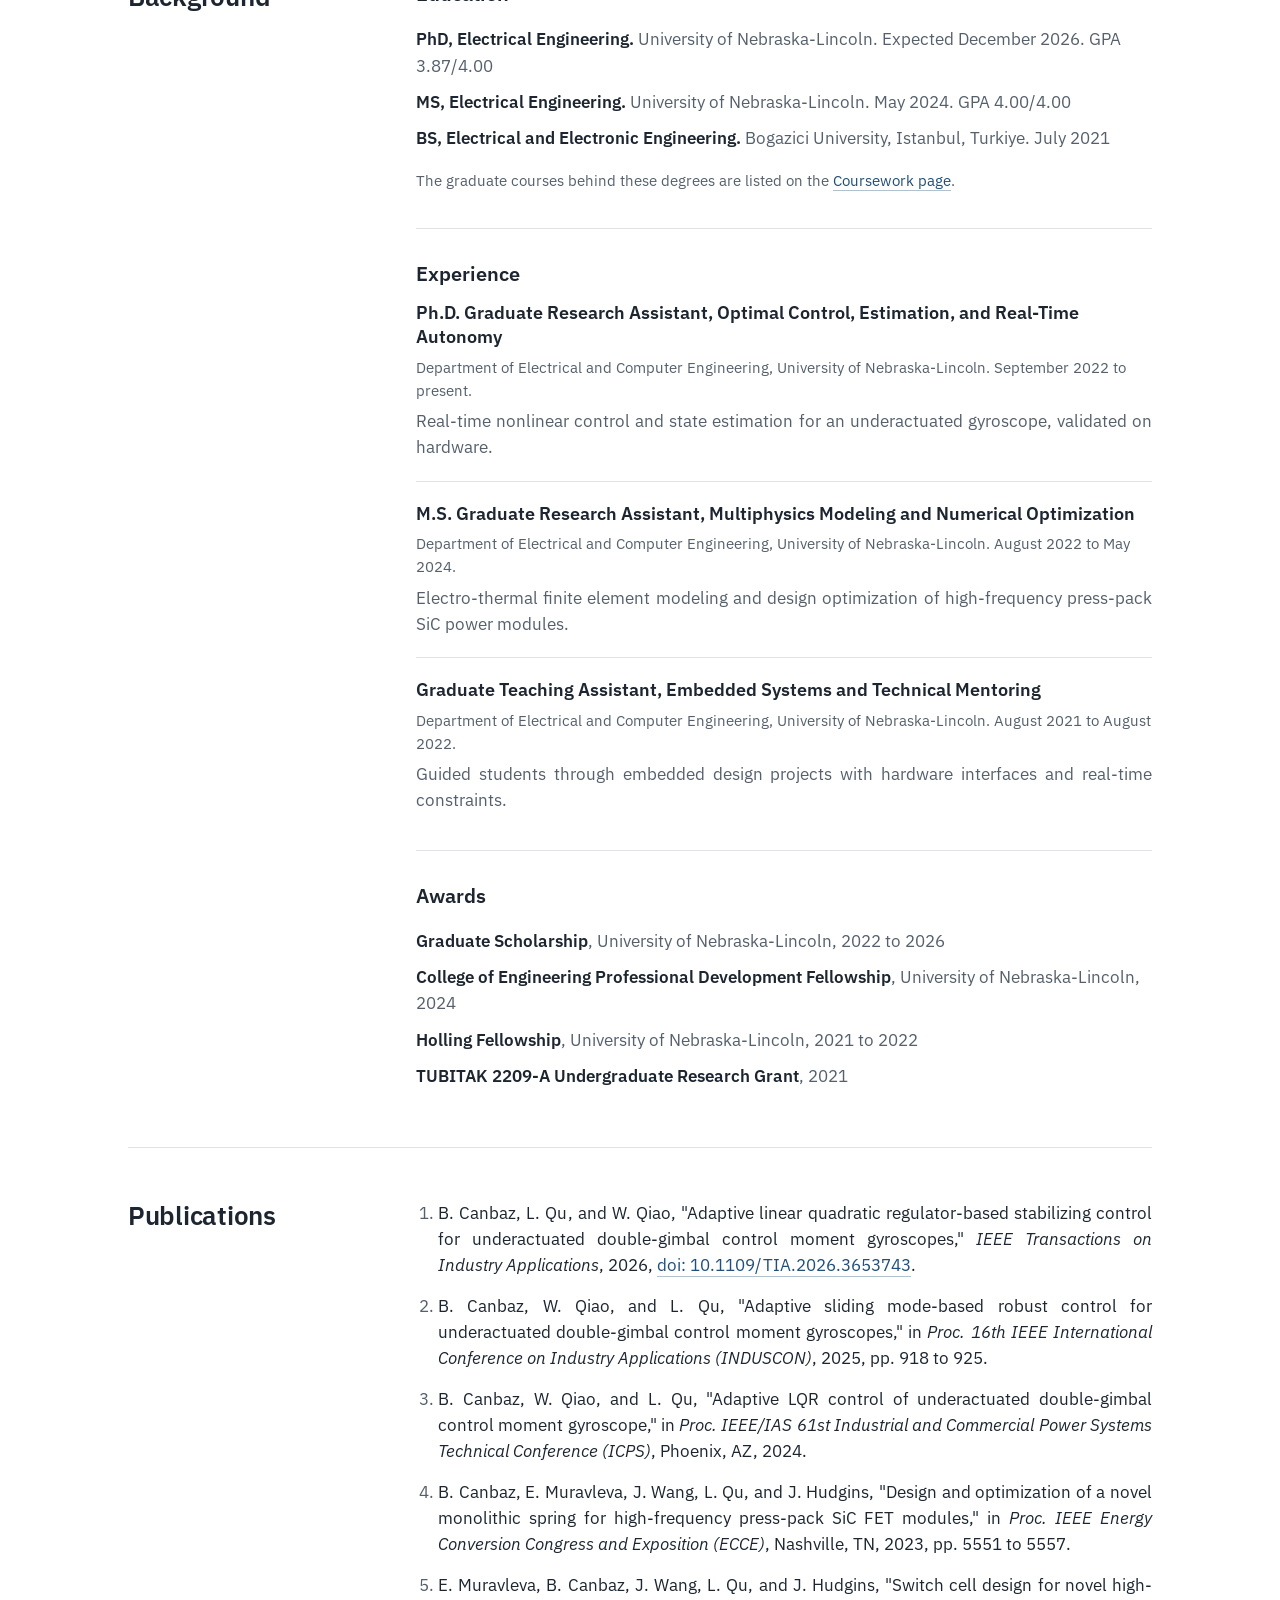
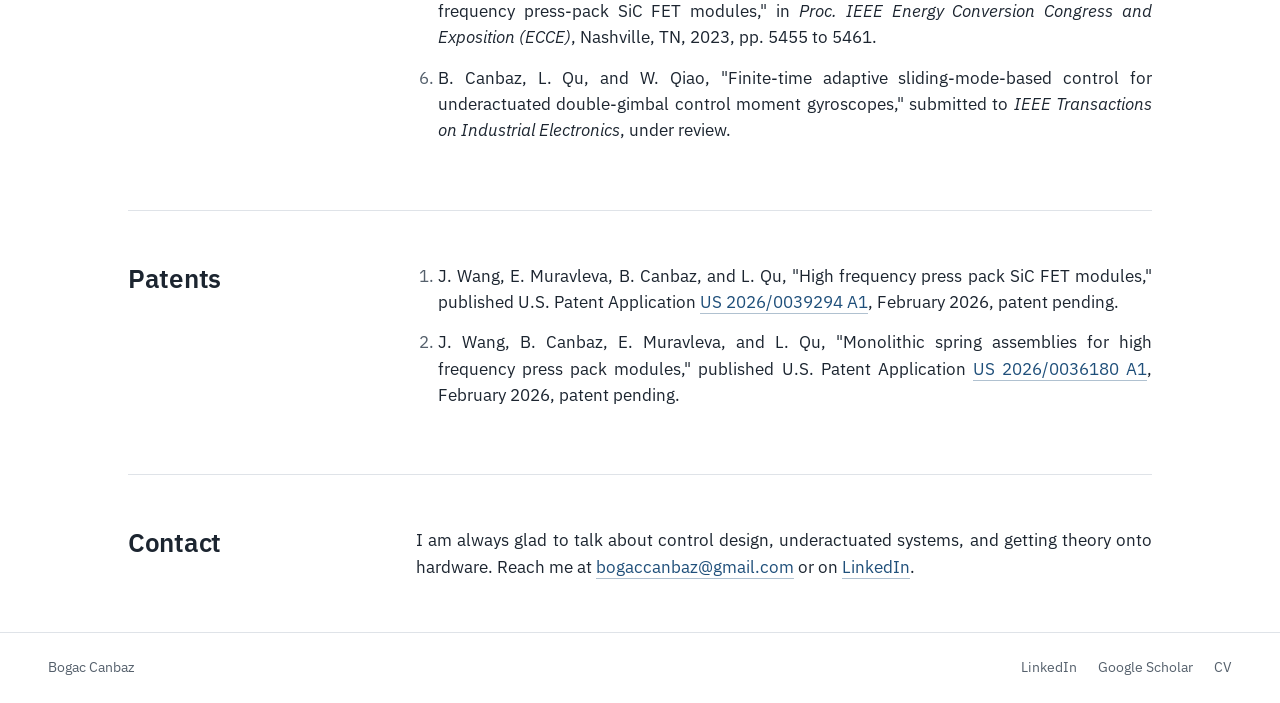
==== commit 53421d51: "Circular portrait; NASA photo of an ISS control moment gyroscope Co-Authored-By: Claude Fable 5.1 <n" ====
--- a/index.html
+++ b/index.html
@@ -12,7 +12,7 @@
   <link rel="preconnect" href="https://fonts.googleapis.com">
   <link rel="preconnect" href="https://fonts.gstatic.com" crossorigin>
   <link href="https://fonts.googleapis.com/css2?family=IBM+Plex+Sans:ital,wght@0,400;0,500;0,600;1,400&display=swap" rel="stylesheet">
-  <link rel="stylesheet" href="style.css?v=7">
+  <link rel="stylesheet" href="style.css?v=8">
   <script src="theme.js?v=2"></script>
 </head>
 <body>
--- a/style.css
+++ b/style.css
@@ -692,14 +692,11 @@
    Octagonal portrait
    ================================================================ */
 
-/* Tall octagon: the frame is 15 wide by 17 high and every corner is cut
-   at 45 degrees by one fifth of the width (3 of 15 across, 3 of 17 down),
-   so the left and right edges run longer than the top and bottom */
+/* Circular portrait. For an oval instead, set aspect-ratio to 4 / 5. */
 .intro .portrait img {
   height: auto;
-  aspect-ratio: 15 / 17;
-  clip-path: polygon(20% 0, 80% 0, 100% 17.65%, 100% 82.35%,
-                     80% 100%, 20% 100%, 0 82.35%, 0 17.65%);
+  aspect-ratio: 1 / 1;
+  border-radius: 50%;
 }
 
 /* ================================================================
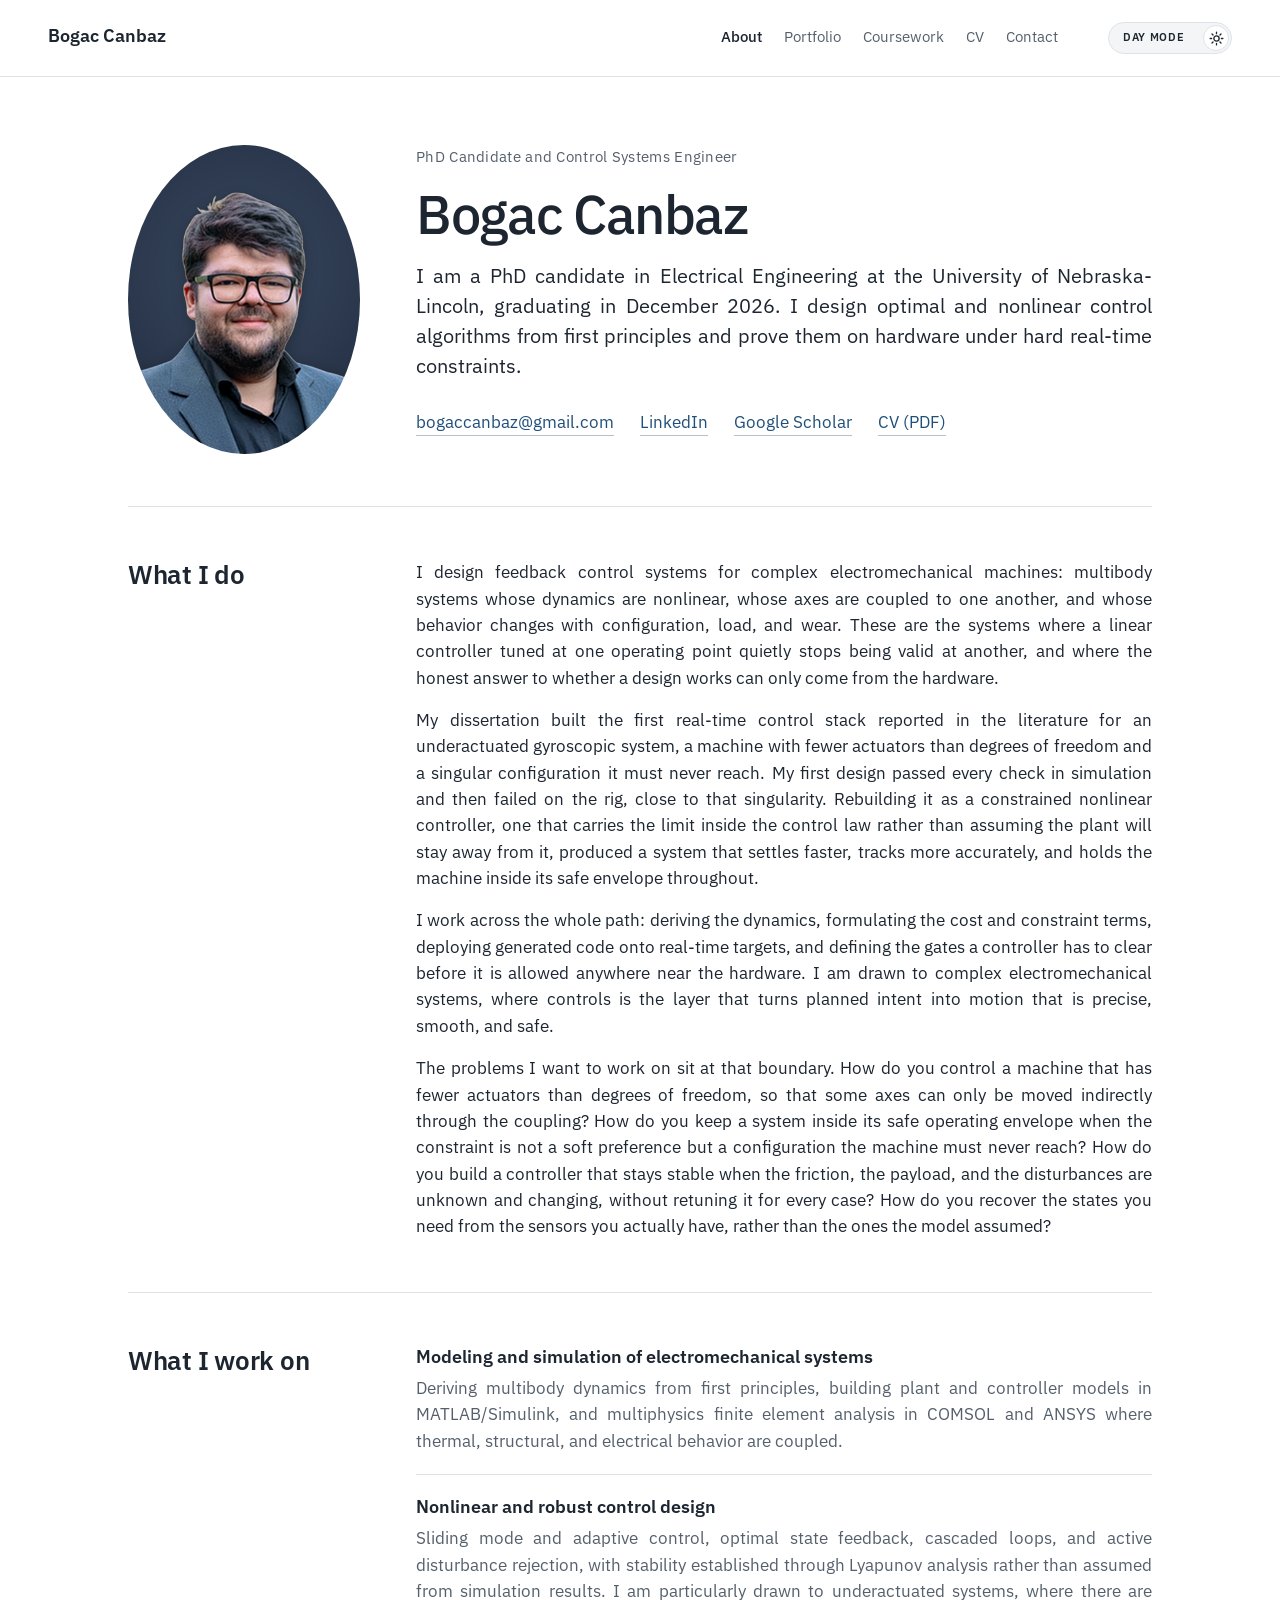
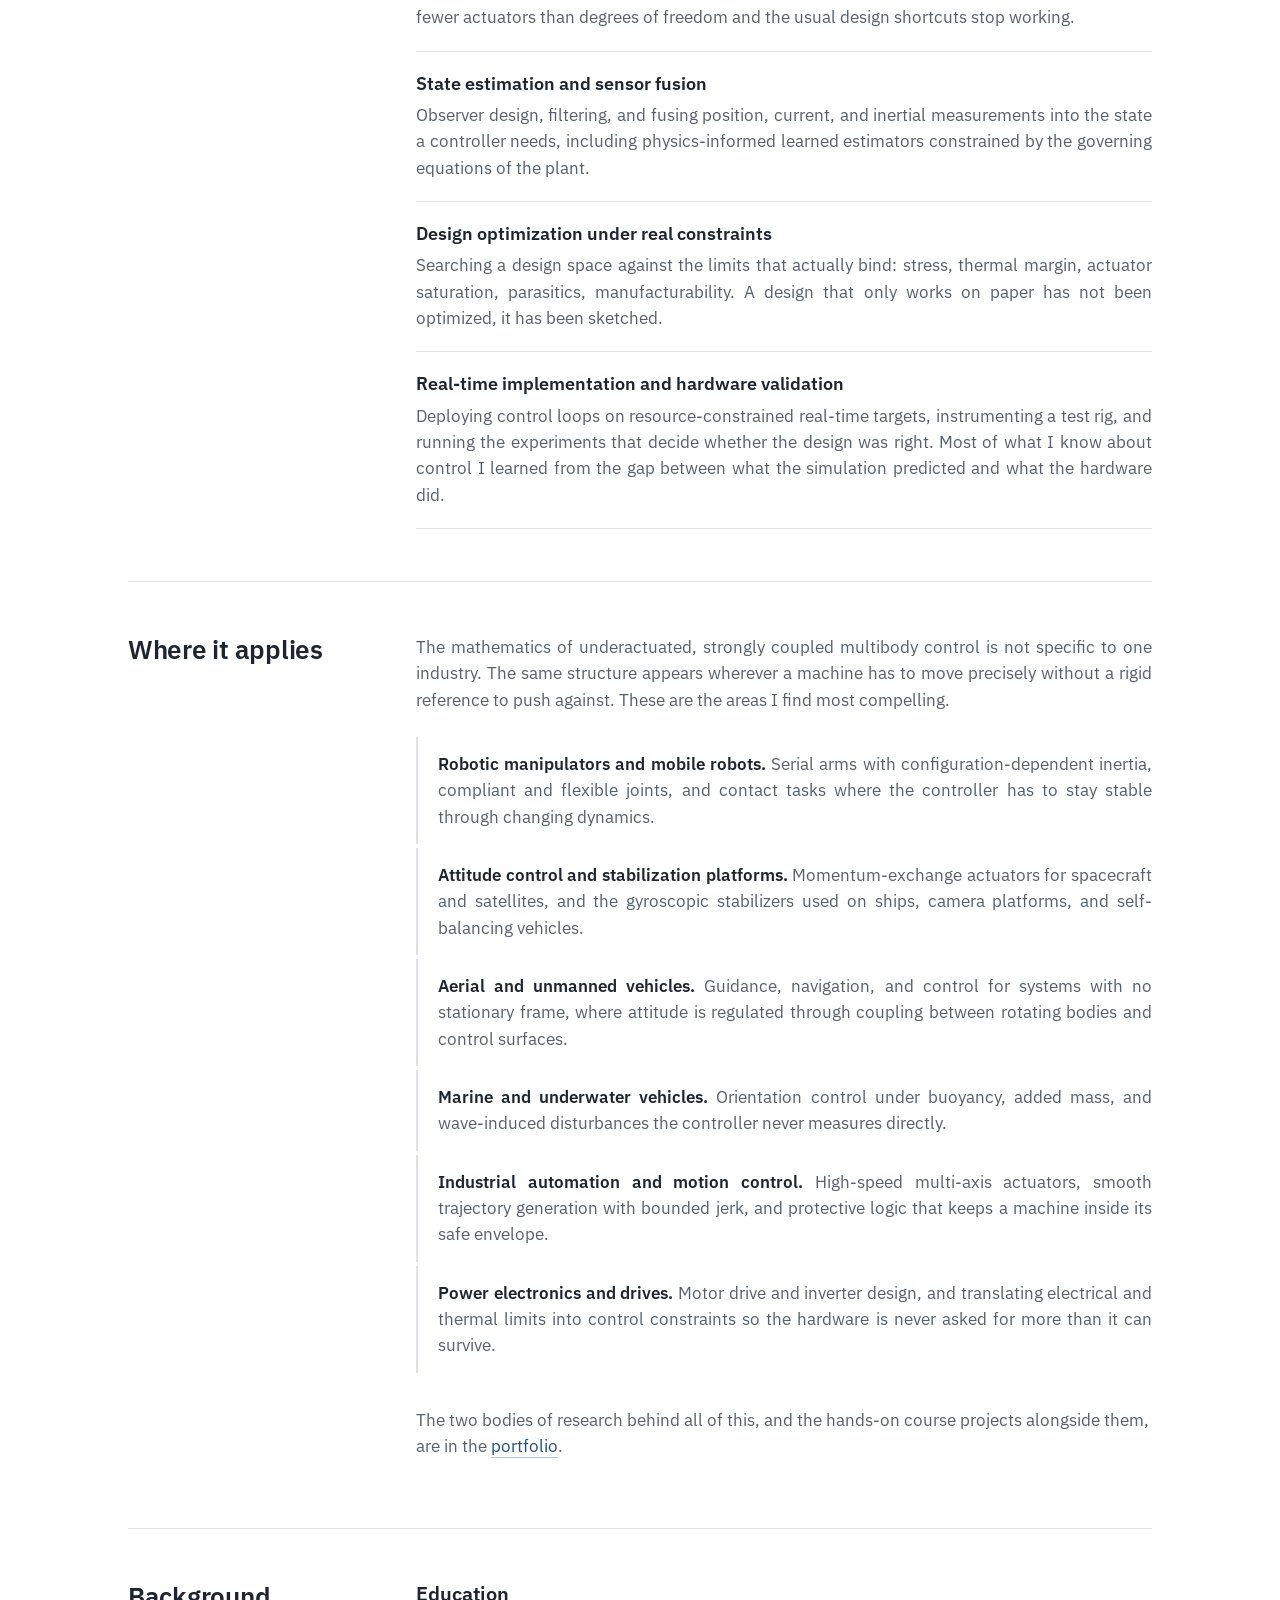
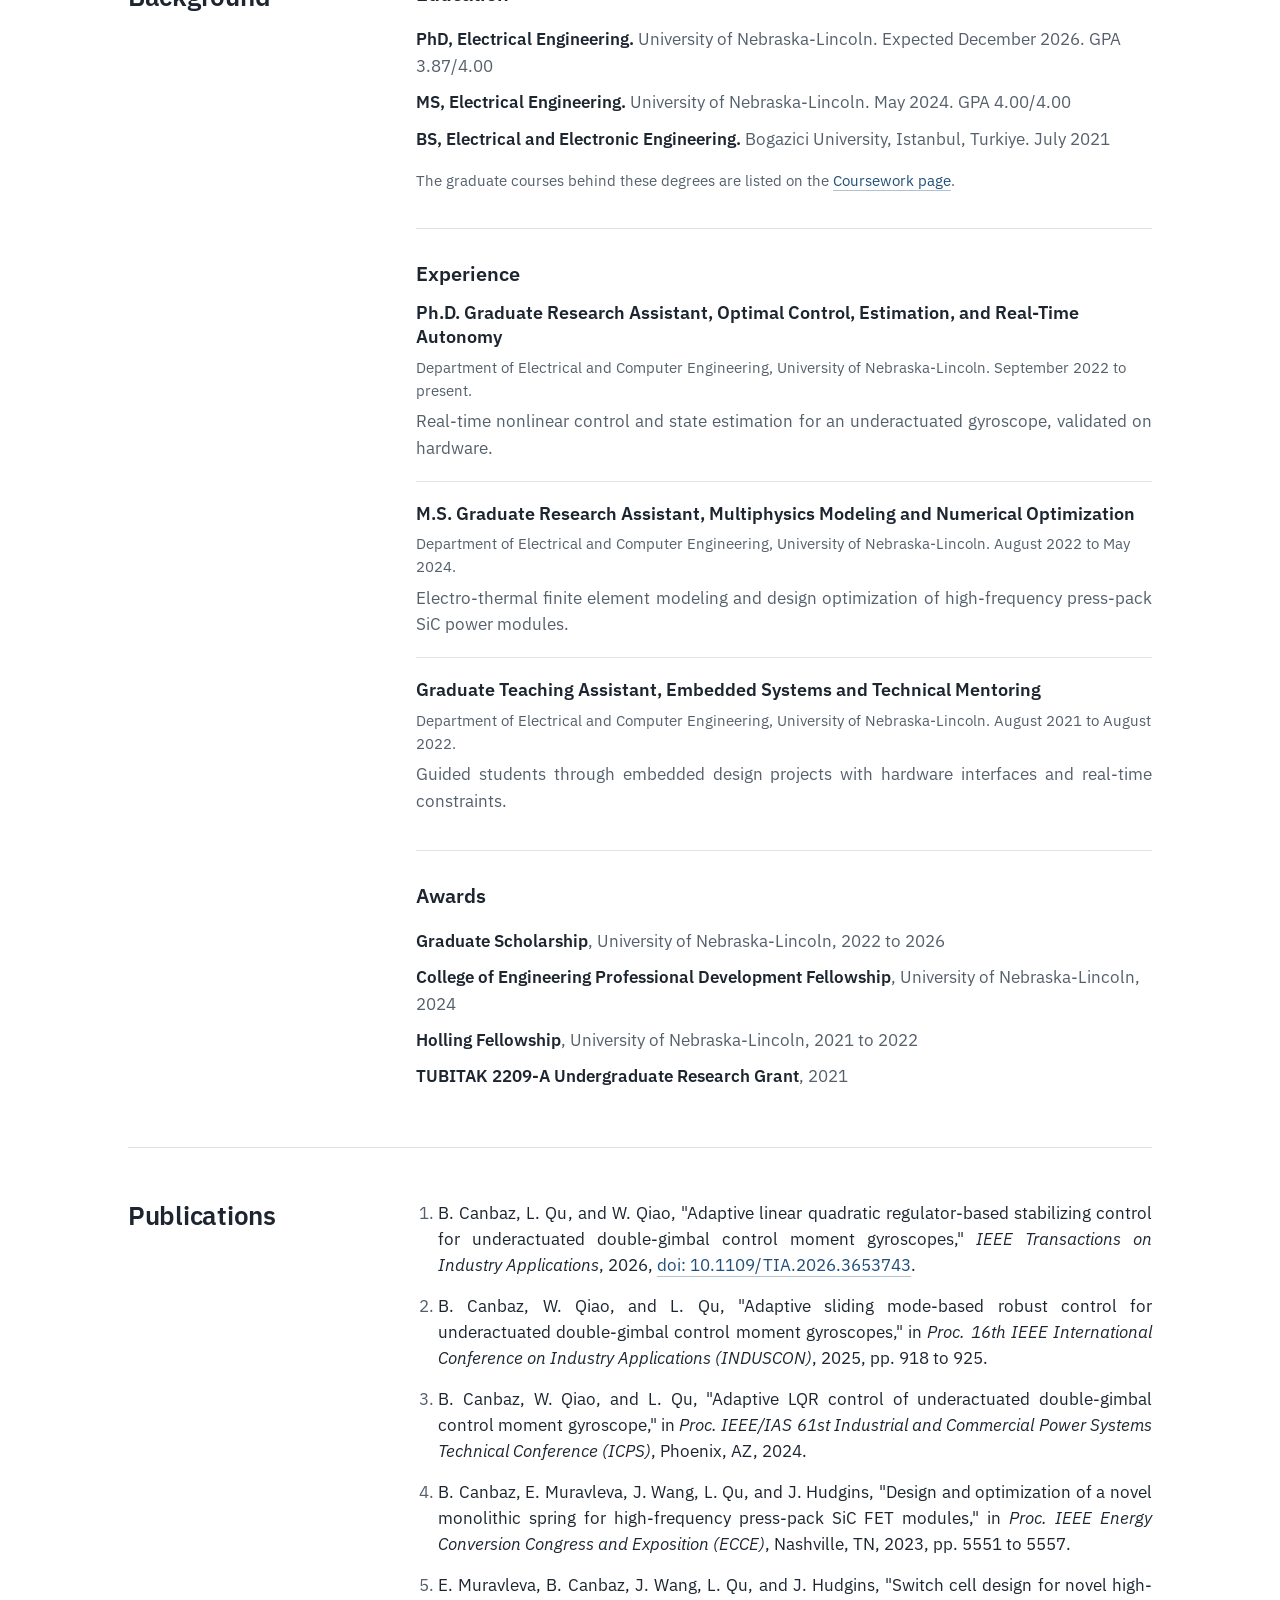
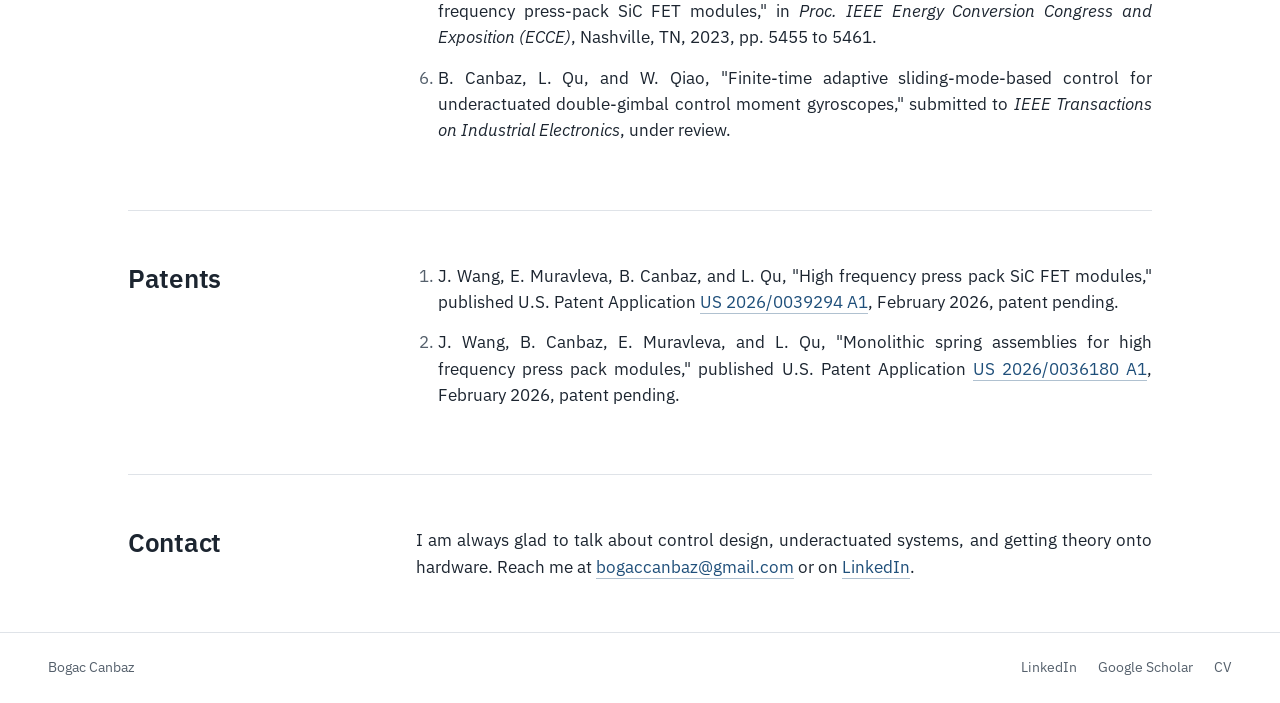
==== commit 3fb3cd6f: "Oval portrait, three wide by four tall Co-Authored-By: Claude Fable 5.1 <noreply@anthropic.com>" ====
--- a/index.html
+++ b/index.html
@@ -12,7 +12,7 @@
   <link rel="preconnect" href="https://fonts.googleapis.com">
   <link rel="preconnect" href="https://fonts.gstatic.com" crossorigin>
   <link href="https://fonts.googleapis.com/css2?family=IBM+Plex+Sans:ital,wght@0,400;0,500;0,600;1,400&display=swap" rel="stylesheet">
-  <link rel="stylesheet" href="style.css?v=8">
+  <link rel="stylesheet" href="style.css?v=9">
   <script src="theme.js?v=2"></script>
 </head>
 <body>
--- a/style.css
+++ b/style.css
@@ -692,10 +692,10 @@
    Octagonal portrait
    ================================================================ */
 
-/* Circular portrait. For an oval instead, set aspect-ratio to 4 / 5. */
+/* Oval portrait, three wide by four tall. For a circle, set aspect-ratio to 1 / 1. */
 .intro .portrait img {
   height: auto;
-  aspect-ratio: 1 / 1;
+  aspect-ratio: 3 / 4;
   border-radius: 50%;
 }
 
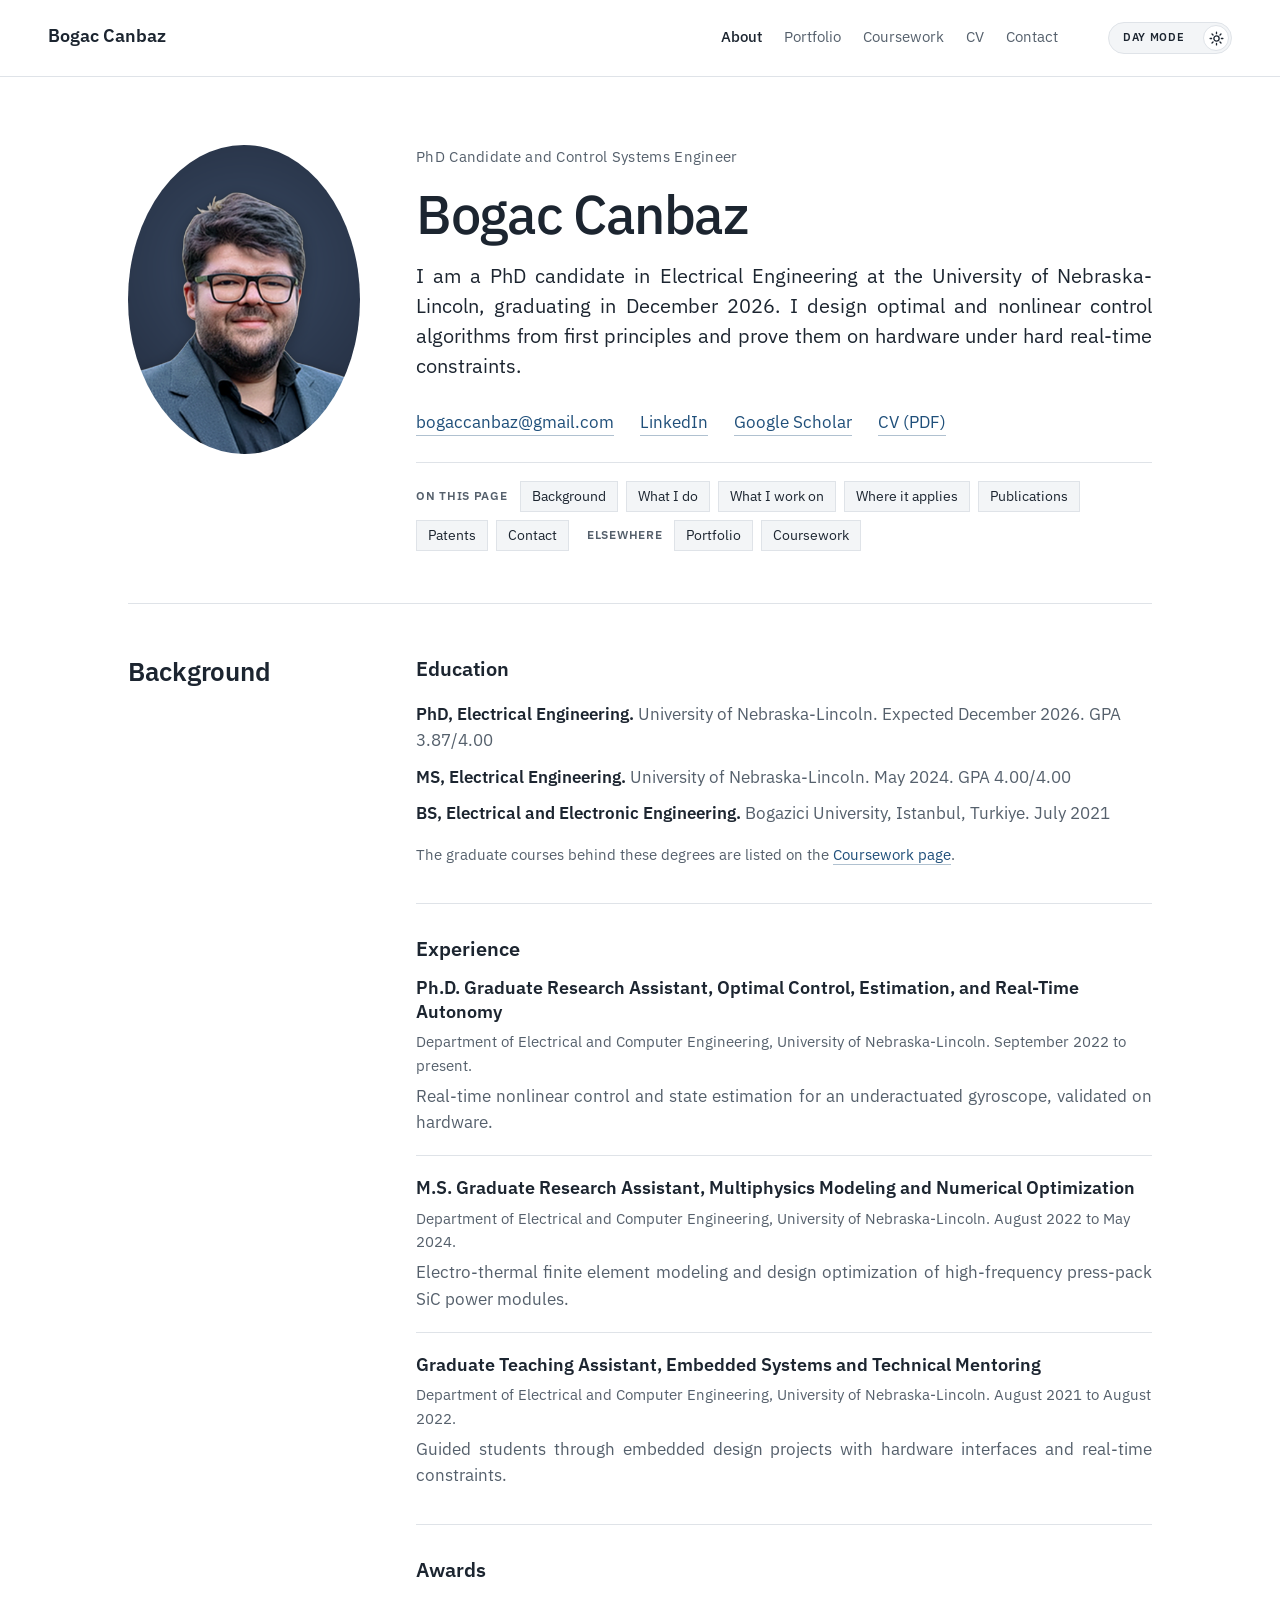
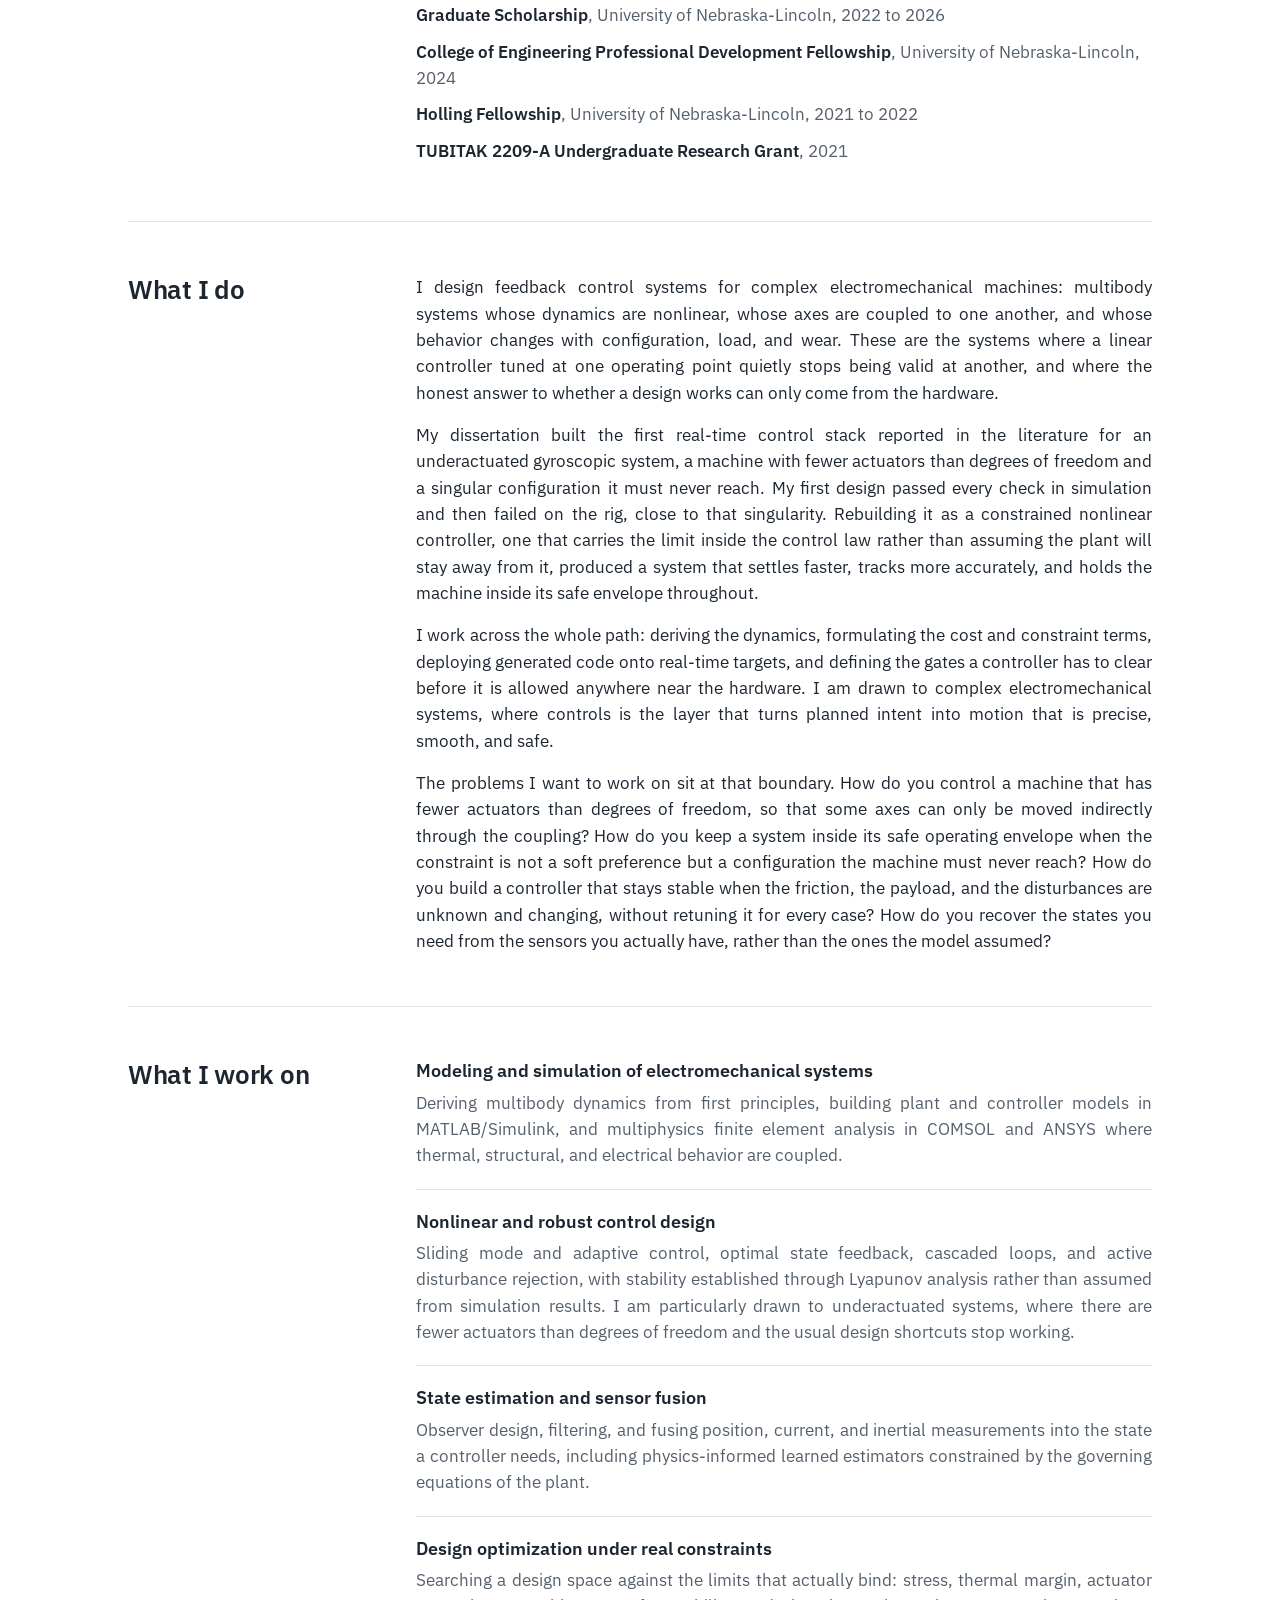
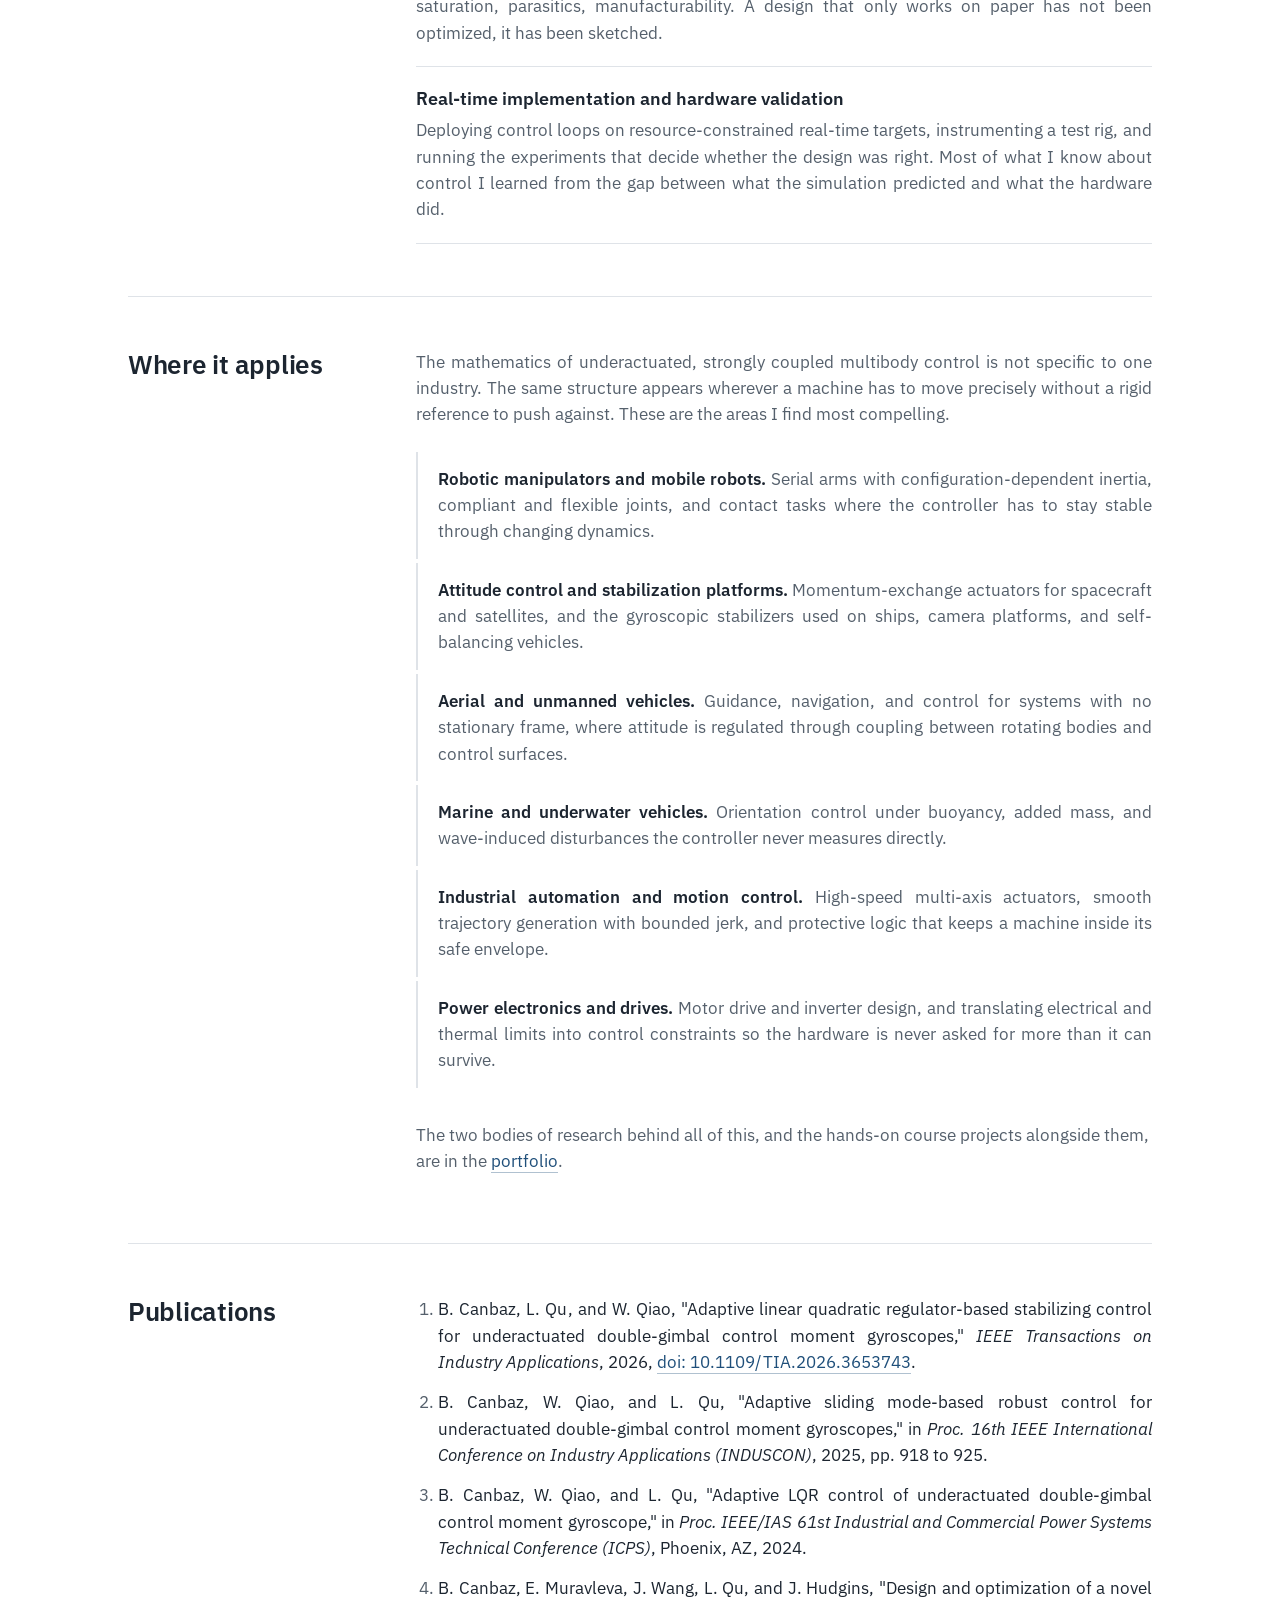
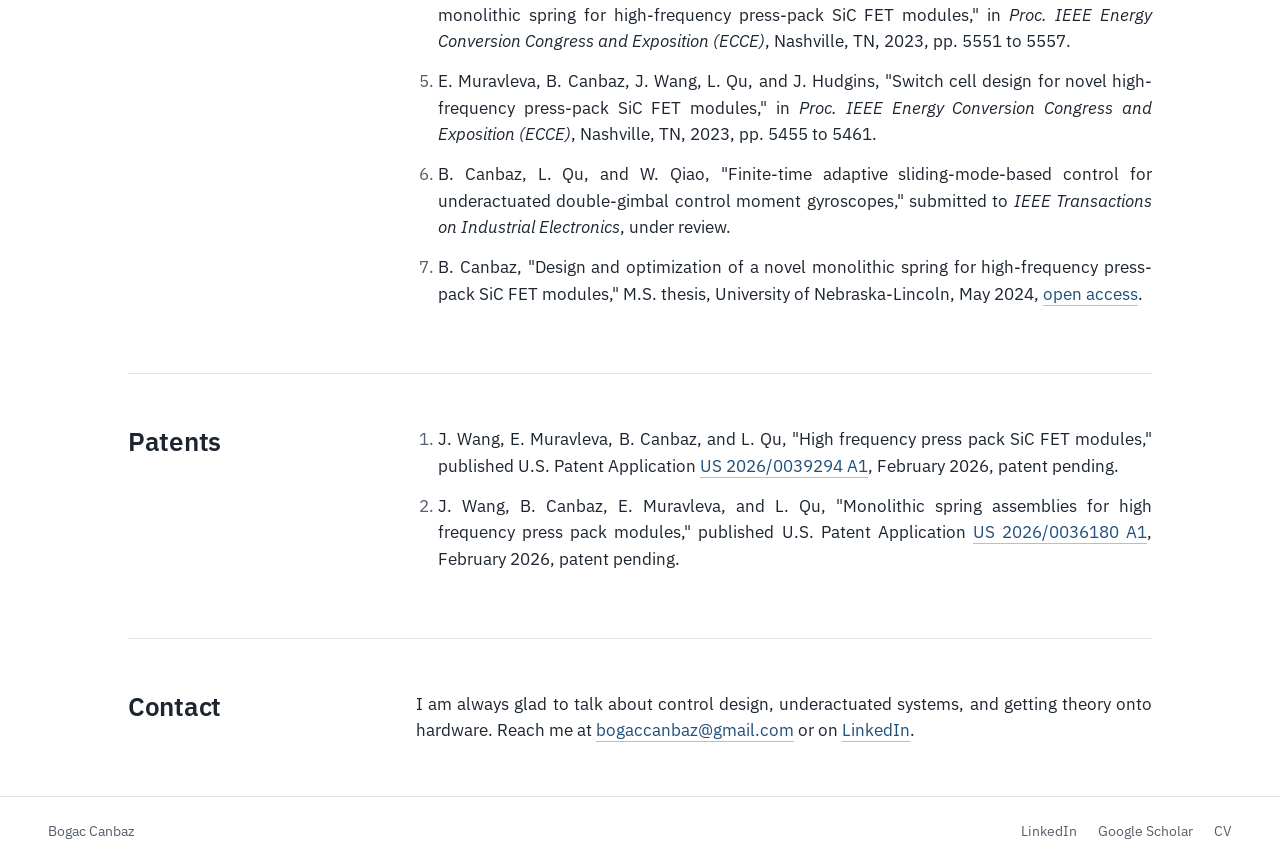
==== commit 2000229d: "Antenna case study, richer MS thesis page, figures for all course projects, About page navigation Ne" ====
--- a/index.html
+++ b/index.html
@@ -12,8 +12,9 @@
   <link rel="preconnect" href="https://fonts.googleapis.com">
   <link rel="preconnect" href="https://fonts.gstatic.com" crossorigin>
   <link href="https://fonts.googleapis.com/css2?family=IBM+Plex+Sans:ital,wght@0,400;0,500;0,600;1,400&display=swap" rel="stylesheet">
-  <link rel="stylesheet" href="style.css?v=9">
+  <link rel="stylesheet" href="style.css?v=11">
   <script src="theme.js?v=2"></script>
+  <!-- Cloudflare Web Analytics --><script type='module' src='https://static.cloudflareinsights.com/beacon.min.js' data-cf-beacon='{"token": "d59737863fb84b89897fe72d9e2c8856"}'></script><!-- End Cloudflare Web Analytics -->
 </head>
 <body>
 
@@ -47,10 +48,66 @@
         <a href="https://scholar.google.com/citations?hl=en&amp;user=BVSwISgAAAAJ">Google Scholar</a>
         <a href="assets/CV_BogacCanbaz.pdf" target="_blank" rel="noopener">CV (PDF)</a>
       </p>
+      <nav class="page-nav" aria-label="On this page">
+        <span class="page-nav-label">On this page</span>
+        <a href="#background">Background</a>
+        <a href="#what-i-do">What I do</a>
+        <a href="#work">What I work on</a>
+        <a href="#applications">Where it applies</a>
+        <a href="#publications">Publications</a>
+        <a href="#patents">Patents</a>
+        <a href="#contact">Contact</a>
+        <span class="page-nav-label">Elsewhere</span>
+        <a href="portfolio.html">Portfolio</a>
+        <a href="coursework.html">Coursework</a>
+      </nav>
     </div>
   </section>
 
-  <section class="section">
+  <section id="background" class="section section--background">
+    <h2>Background</h2>
+
+    <h3>Education</h3>
+    <ul class="cv-list">
+      <li><strong>PhD, Electrical Engineering.</strong> University of Nebraska-Lincoln. Expected December 2026. GPA 3.87/4.00</li>
+      <li><strong>MS, Electrical Engineering.</strong> University of Nebraska-Lincoln. May 2024. GPA 4.00/4.00</li>
+      <li><strong>BS, Electrical and Electronic Engineering.</strong> Bogazici University, Istanbul, Turkiye. July 2021</li>
+    </ul>
+    <p class="cv-note">The graduate courses behind these degrees are listed on the <a href="coursework.html">Coursework page</a>.</p>
+
+    <h3>Experience</h3>
+    <dl class="capabilities">
+
+      <div>
+        <dt>Ph.D. Graduate Research Assistant, Optimal Control, Estimation, and Real-Time Autonomy</dt>
+        <dd class="project-meta">Department of Electrical and Computer Engineering, University of Nebraska-Lincoln. September 2022 to present.</dd>
+        <dd>Real-time nonlinear control and state estimation for an underactuated gyroscope, validated on hardware.</dd>
+      </div>
+
+      <div>
+        <dt>M.S. Graduate Research Assistant, Multiphysics Modeling and Numerical Optimization</dt>
+        <dd class="project-meta">Department of Electrical and Computer Engineering, University of Nebraska-Lincoln. August 2022 to May 2024.</dd>
+        <dd>Electro-thermal finite element modeling and design optimization of high-frequency press-pack SiC power modules.</dd>
+      </div>
+
+      <div>
+        <dt>Graduate Teaching Assistant, Embedded Systems and Technical Mentoring</dt>
+        <dd class="project-meta">Department of Electrical and Computer Engineering, University of Nebraska-Lincoln. August 2021 to August 2022.</dd>
+        <dd>Guided students through embedded design projects with hardware interfaces and real-time constraints.</dd>
+      </div>
+
+    </dl>
+
+    <h3>Awards</h3>
+    <ul class="cv-list">
+      <li><strong>Graduate Scholarship</strong>, University of Nebraska-Lincoln, 2022 to 2026</li>
+      <li><strong>College of Engineering Professional Development Fellowship</strong>, University of Nebraska-Lincoln, 2024</li>
+      <li><strong>Holling Fellowship</strong>, University of Nebraska-Lincoln, 2021 to 2022</li>
+      <li><strong>TUBITAK 2209-A Undergraduate Research Grant</strong>, 2021</li>
+    </ul>
+  </section>
+
+  <section id="what-i-do" class="section">
     <h2>What I do</h2>
     <div class="prose">
       <p>
@@ -83,7 +140,7 @@
     </div>
   </section>
 
-  <section class="section">
+  <section id="work" class="section">
     <h2>What I work on</h2>
     <dl class="capabilities">
 
@@ -131,7 +188,7 @@
     </dl>
   </section>
 
-  <section class="section">
+  <section id="applications" class="section">
     <h2>Where it applies</h2>
     <p class="lede">
       The mathematics of underactuated, strongly coupled multibody control is not specific to one industry. The same structure appears wherever a machine has to move precisely
@@ -148,48 +205,6 @@
     <p class="next-inline">The two bodies of research behind all of this, and the hands-on course projects alongside them, are in the <a href="portfolio.html">portfolio</a>.</p>
   </section>
 
-  <section id="background" class="section section--background">
-    <h2>Background</h2>
-
-    <h3>Education</h3>
-    <ul class="cv-list">
-      <li><strong>PhD, Electrical Engineering.</strong> University of Nebraska-Lincoln. Expected December 2026. GPA 3.87/4.00</li>
-      <li><strong>MS, Electrical Engineering.</strong> University of Nebraska-Lincoln. May 2024. GPA 4.00/4.00</li>
-      <li><strong>BS, Electrical and Electronic Engineering.</strong> Bogazici University, Istanbul, Turkiye. July 2021</li>
-    </ul>
-    <p class="cv-note">The graduate courses behind these degrees are listed on the <a href="coursework.html">Coursework page</a>.</p>
-
-    <h3>Experience</h3>
-    <dl class="capabilities">
-
-      <div>
-        <dt>Ph.D. Graduate Research Assistant, Optimal Control, Estimation, and Real-Time Autonomy</dt>
-        <dd class="project-meta">Department of Electrical and Computer Engineering, University of Nebraska-Lincoln. September 2022 to present.</dd>
-        <dd>Real-time nonlinear control and state estimation for an underactuated gyroscope, validated on hardware.</dd>
-      </div>
-
-      <div>
-        <dt>M.S. Graduate Research Assistant, Multiphysics Modeling and Numerical Optimization</dt>
-        <dd class="project-meta">Department of Electrical and Computer Engineering, University of Nebraska-Lincoln. August 2022 to May 2024.</dd>
-        <dd>Electro-thermal finite element modeling and design optimization of high-frequency press-pack SiC power modules.</dd>
-      </div>
-
-      <div>
-        <dt>Graduate Teaching Assistant, Embedded Systems and Technical Mentoring</dt>
-        <dd class="project-meta">Department of Electrical and Computer Engineering, University of Nebraska-Lincoln. August 2021 to August 2022.</dd>
-        <dd>Guided students through embedded design projects with hardware interfaces and real-time constraints.</dd>
-      </div>
-
-    </dl>
-
-    <h3>Awards</h3>
-    <ul class="cv-list">
-      <li><strong>Graduate Scholarship</strong>, University of Nebraska-Lincoln, 2022 to 2026</li>
-      <li><strong>College of Engineering Professional Development Fellowship</strong>, University of Nebraska-Lincoln, 2024</li>
-      <li><strong>Holling Fellowship</strong>, University of Nebraska-Lincoln, 2021 to 2022</li>
-      <li><strong>TUBITAK 2209-A Undergraduate Research Grant</strong>, 2021</li>
-    </ul>
-  </section>
 
 
   <section id="publications" class="section">
@@ -201,6 +216,7 @@
       <li>B. Canbaz, E. Muravleva, J. Wang, L. Qu, and J. Hudgins, "Design and optimization of a novel monolithic spring for high-frequency press-pack SiC FET modules," in <em>Proc. IEEE Energy Conversion Congress and Exposition (ECCE)</em>, Nashville, TN, 2023, pp. 5551 to 5557.</li>
       <li>E. Muravleva, B. Canbaz, J. Wang, L. Qu, and J. Hudgins, "Switch cell design for novel high-frequency press-pack SiC FET modules," in <em>Proc. IEEE Energy Conversion Congress and Exposition (ECCE)</em>, Nashville, TN, 2023, pp. 5455 to 5461.</li>
       <li>B. Canbaz, L. Qu, and W. Qiao, "Finite-time adaptive sliding-mode-based control for underactuated double-gimbal control moment gyroscopes," submitted to <em>IEEE Transactions on Industrial Electronics</em>, under review.</li>
+      <li>B. Canbaz, "Design and optimization of a novel monolithic spring for high-frequency press-pack SiC FET modules," M.S. thesis, University of Nebraska-Lincoln, May 2024, <a href="https://digitalcommons.unl.edu/elecengtheses/152" target="_blank" rel="noopener">open access</a>.</li>
     </ol>
   </section>
 
--- a/style.css
+++ b/style.css
@@ -691,6 +691,91 @@
 /* ================================================================
    Octagonal portrait
    ================================================================ */
+
+/* ================================================================
+   Skills under each portfolio card: three short rows, a small
+   uppercase label on the left (Methods, Tools, Hardware) and the
+   skills as square-cornered tags on the right
+   ================================================================ */
+
+.card-skills {
+  margin: 18px 0 16px;
+  padding-top: 14px;
+  border-top: 1px solid var(--rule);
+}
+.card-skills > div {
+  display: grid;
+  grid-template-columns: 84px minmax(0, 1fr);
+  column-gap: 14px;
+  align-items: start;
+  padding: 4px 0;
+}
+.card-skills dt {
+  font-size: 12px;
+  font-weight: 600;
+  letter-spacing: 0.06em;
+  text-transform: uppercase;
+  color: var(--ink-soft);
+  padding-top: 5px;
+}
+.card-skills dd {
+  margin: 0;
+  display: flex;
+  flex-wrap: wrap;
+  gap: 6px;
+  text-align: left;
+  hyphens: manual;
+}
+.card-skills dd span {
+  font-size: 13px;
+  line-height: 1.35;
+  padding: 3px 9px;
+  border: 1px solid var(--rule);
+  background: var(--paper-soft);
+  color: var(--ink);
+}
+.project-card:hover .card-skills dd span { border-color: var(--ink-soft); }
+
+@media (max-width: 560px) {
+  .card-skills > div { grid-template-columns: 1fr; row-gap: 4px; }
+  .card-skills dt { padding-top: 0; }
+}
+
+/* On-page navigation under the intro on the About page: a labeled row of
+   jump links, drawn like the skill tags, so a first-time visitor can see
+   what the page holds without scrolling */
+
+.page-nav {
+  display: flex;
+  flex-wrap: wrap;
+  align-items: center;
+  gap: 8px;
+  margin-top: 26px;
+  padding-top: 18px;
+  border-top: 1px solid var(--rule);
+}
+.page-nav-label {
+  font-size: 12px;
+  font-weight: 600;
+  letter-spacing: 0.06em;
+  text-transform: uppercase;
+  color: var(--ink-soft);
+  margin-right: 4px;
+}
+.page-nav-label + .page-nav-label,
+.page-nav a + .page-nav-label { margin-left: 10px; }
+.page-nav a {
+  font-size: 14px;
+  line-height: 1.35;
+  padding: 5px 11px;
+  border: 1px solid var(--rule);
+  background: var(--paper-soft);
+  color: var(--ink);
+}
+.page-nav a:hover { border-color: var(--ink-soft); color: var(--ink); }
+
+/* Anchored sections stop clear of the sticky header */
+.section[id] { scroll-margin-top: 90px; }
 
 /* Oval portrait, three wide by four tall. For a circle, set aspect-ratio to 1 / 1. */
 .intro .portrait img {
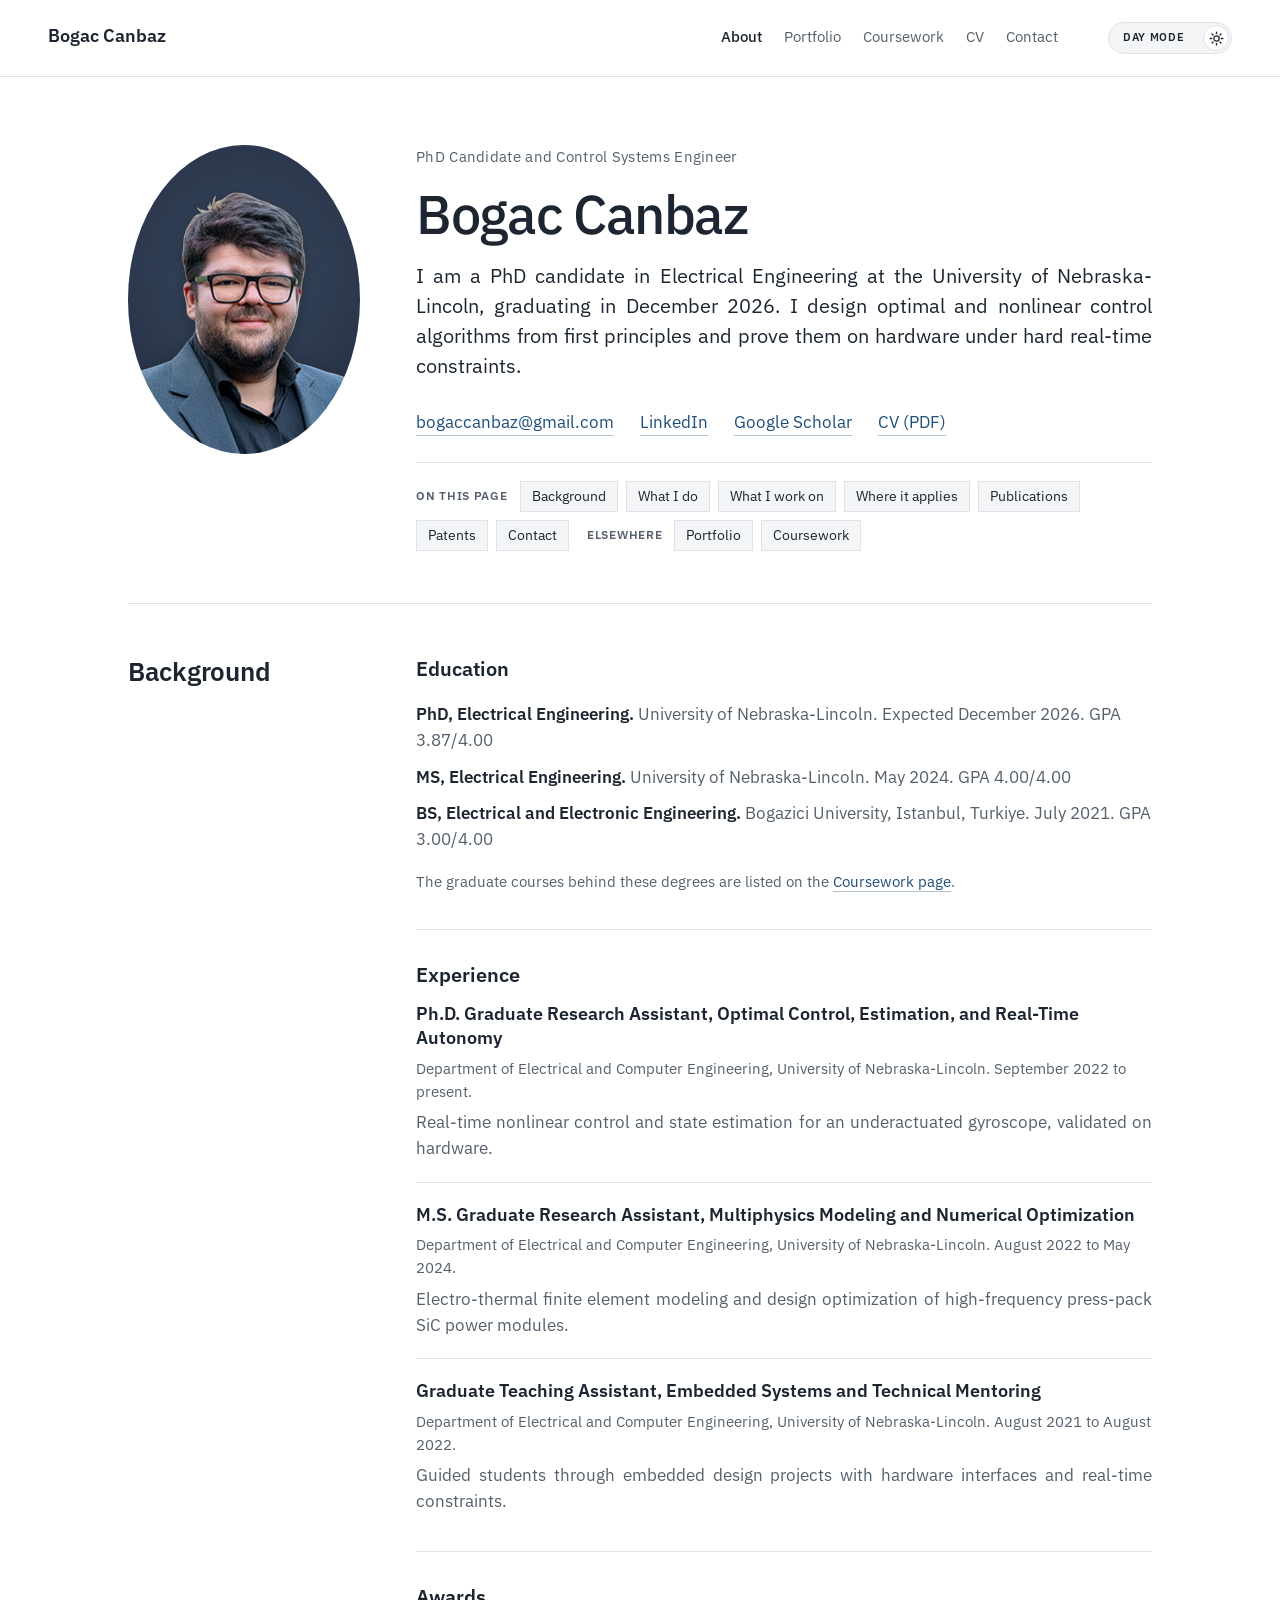
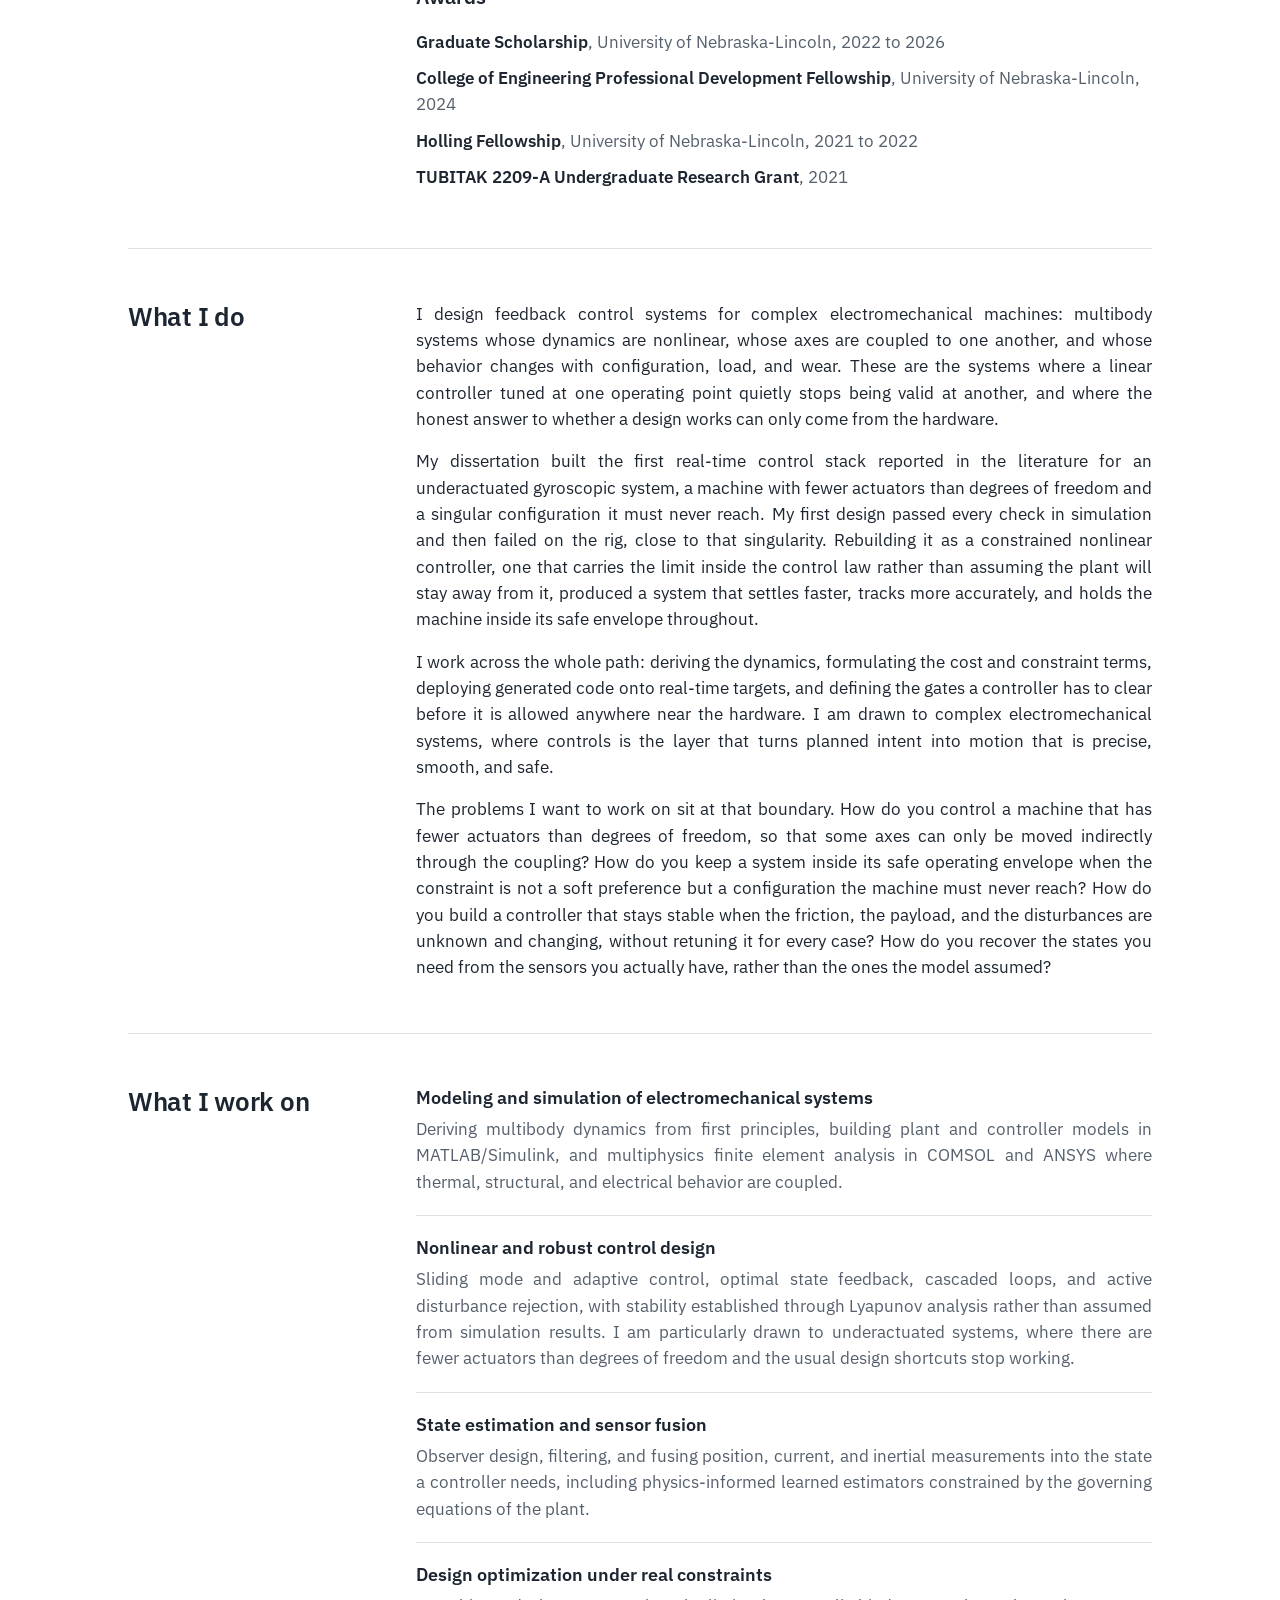
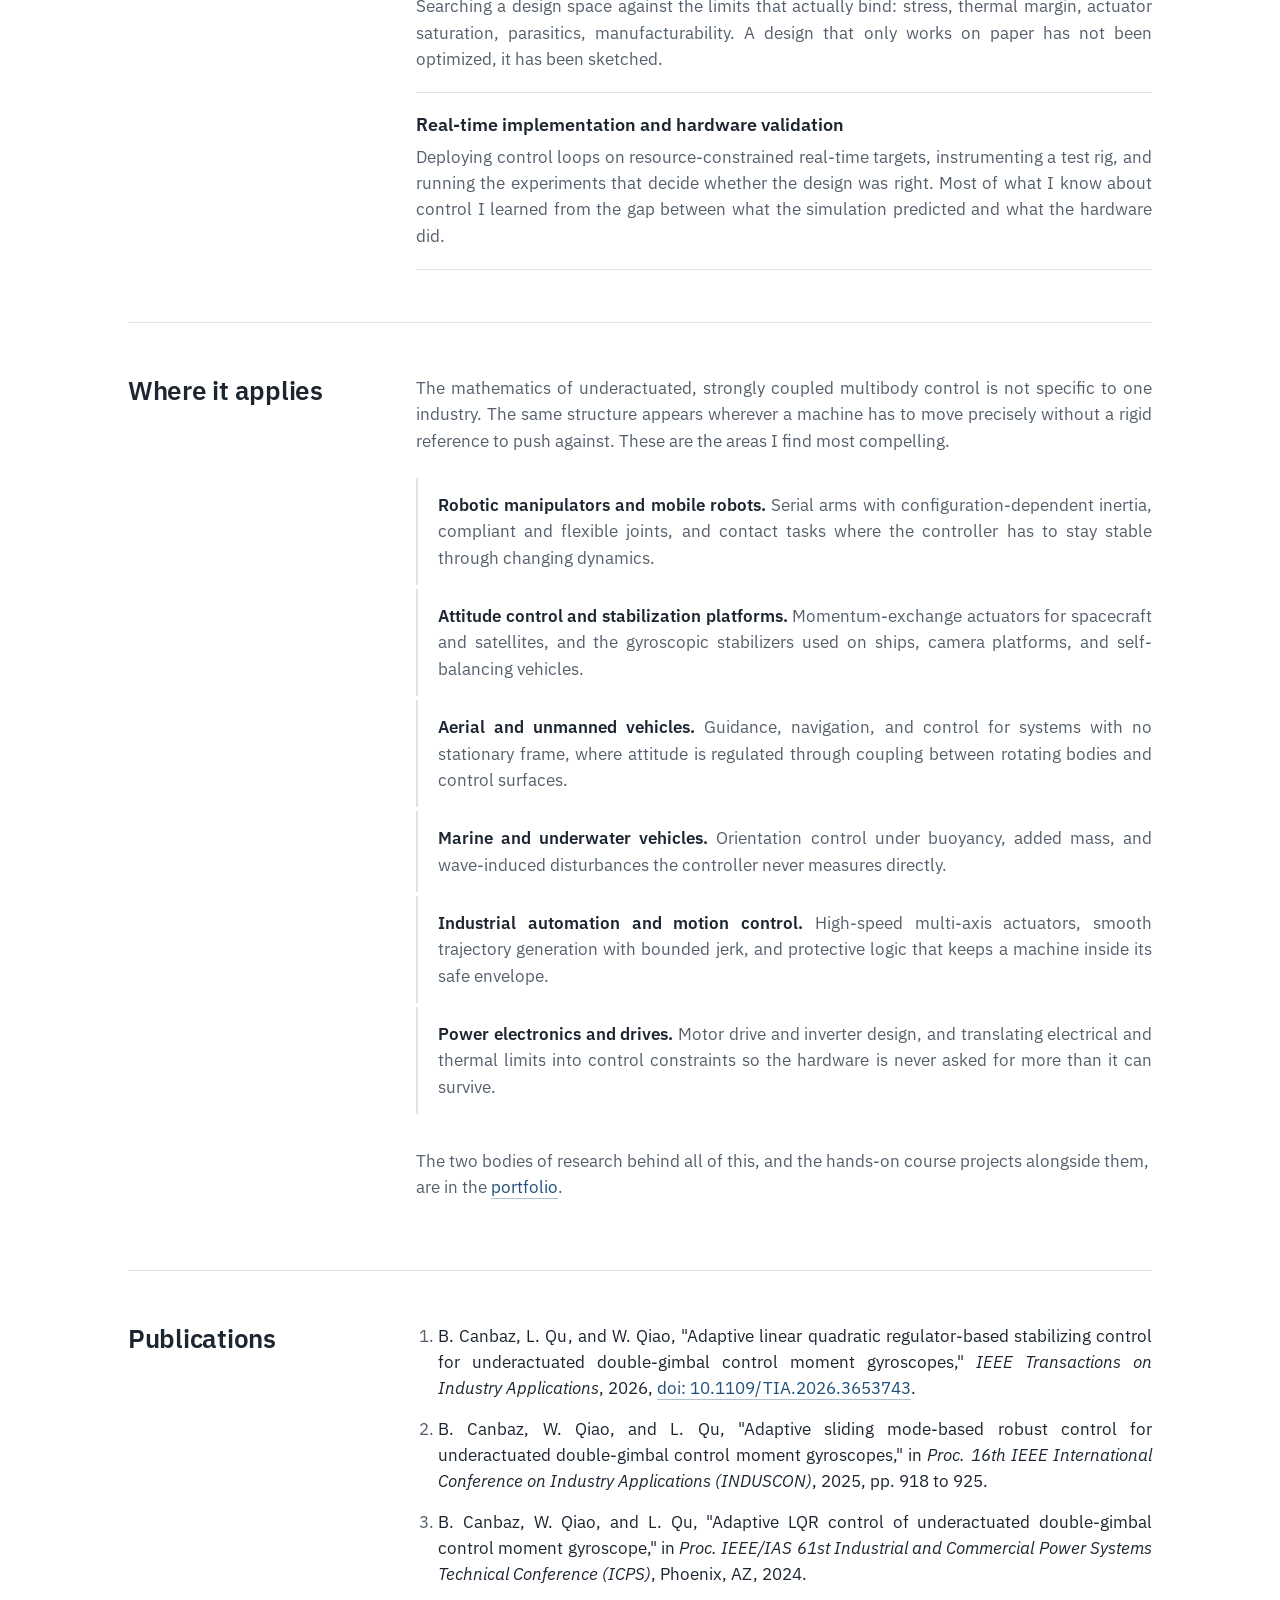
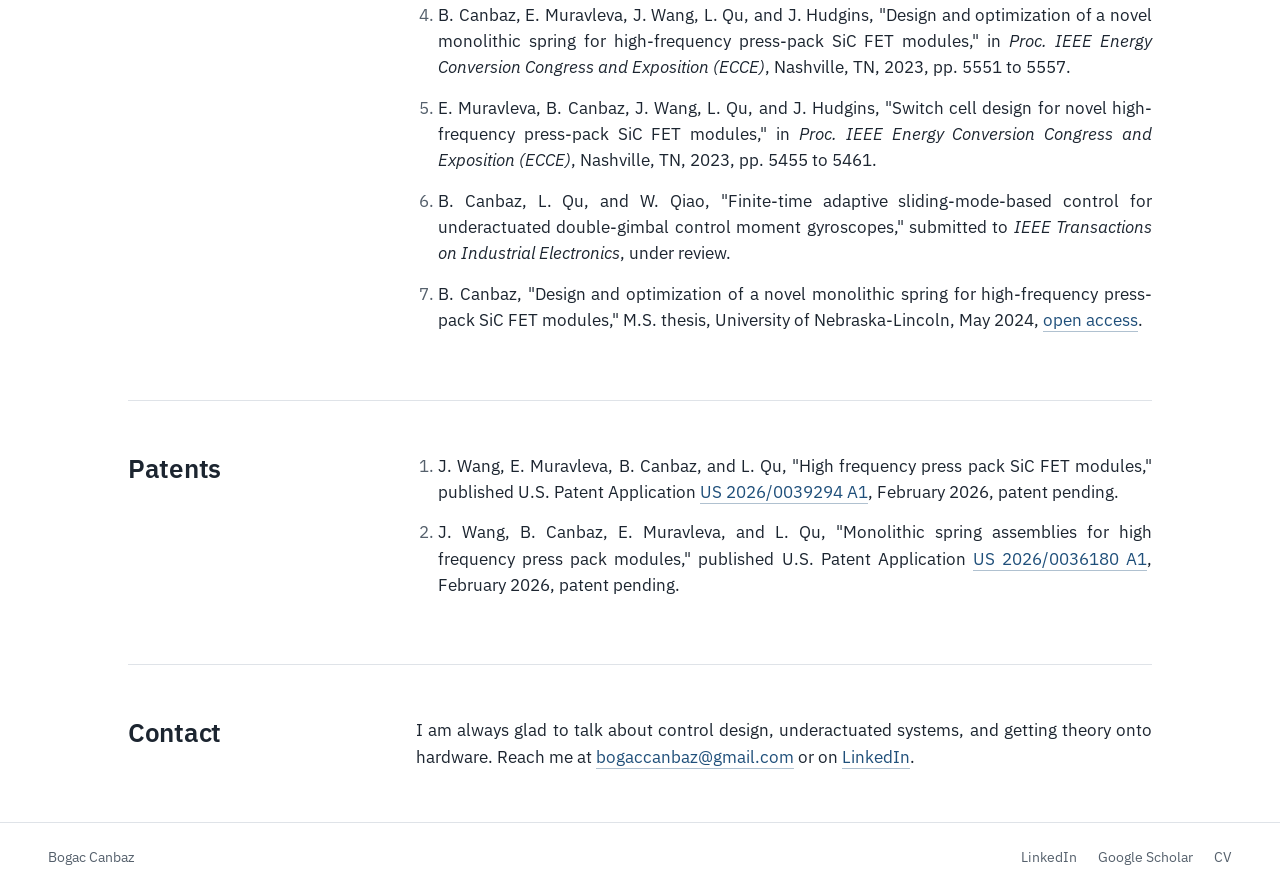
==== commit f32ed5c3: "Snubber schematic and coursework collage opaque for night mode; Bogazici GPA Both images had transpa" ====
--- a/index.html
+++ b/index.html
@@ -7,7 +7,8 @@
   <meta name="description" content="PhD candidate and control systems engineer working on nonlinear, robust, and adaptive control of complex electromechanical systems, validated on hardware.">
   <meta property="og:title" content="Bogac Canbaz | PhD Candidate and Control Systems Engineer">
   <meta property="og:description" content="PhD candidate and control systems engineer working on nonlinear, robust, and adaptive control of complex electromechanical systems, validated on hardware.">
-  <meta property="og:image" content="assets/rig.jpeg">
+  <meta property="og:image" content="https://bogaccanbaz.com/assets/rig.jpeg">
+  <meta property="og:url" content="https://bogaccanbaz.com/index.html">
   <meta property="og:type" content="website">
   <link rel="preconnect" href="https://fonts.googleapis.com">
   <link rel="preconnect" href="https://fonts.gstatic.com" crossorigin>
@@ -71,7 +72,7 @@
     <ul class="cv-list">
       <li><strong>PhD, Electrical Engineering.</strong> University of Nebraska-Lincoln. Expected December 2026. GPA 3.87/4.00</li>
       <li><strong>MS, Electrical Engineering.</strong> University of Nebraska-Lincoln. May 2024. GPA 4.00/4.00</li>
-      <li><strong>BS, Electrical and Electronic Engineering.</strong> Bogazici University, Istanbul, Turkiye. July 2021</li>
+      <li><strong>BS, Electrical and Electronic Engineering.</strong> Bogazici University, Istanbul, Turkiye. July 2021. GPA 3.00/4.00</li>
     </ul>
     <p class="cv-note">The graduate courses behind these degrees are listed on the <a href="coursework.html">Coursework page</a>.</p>
 
